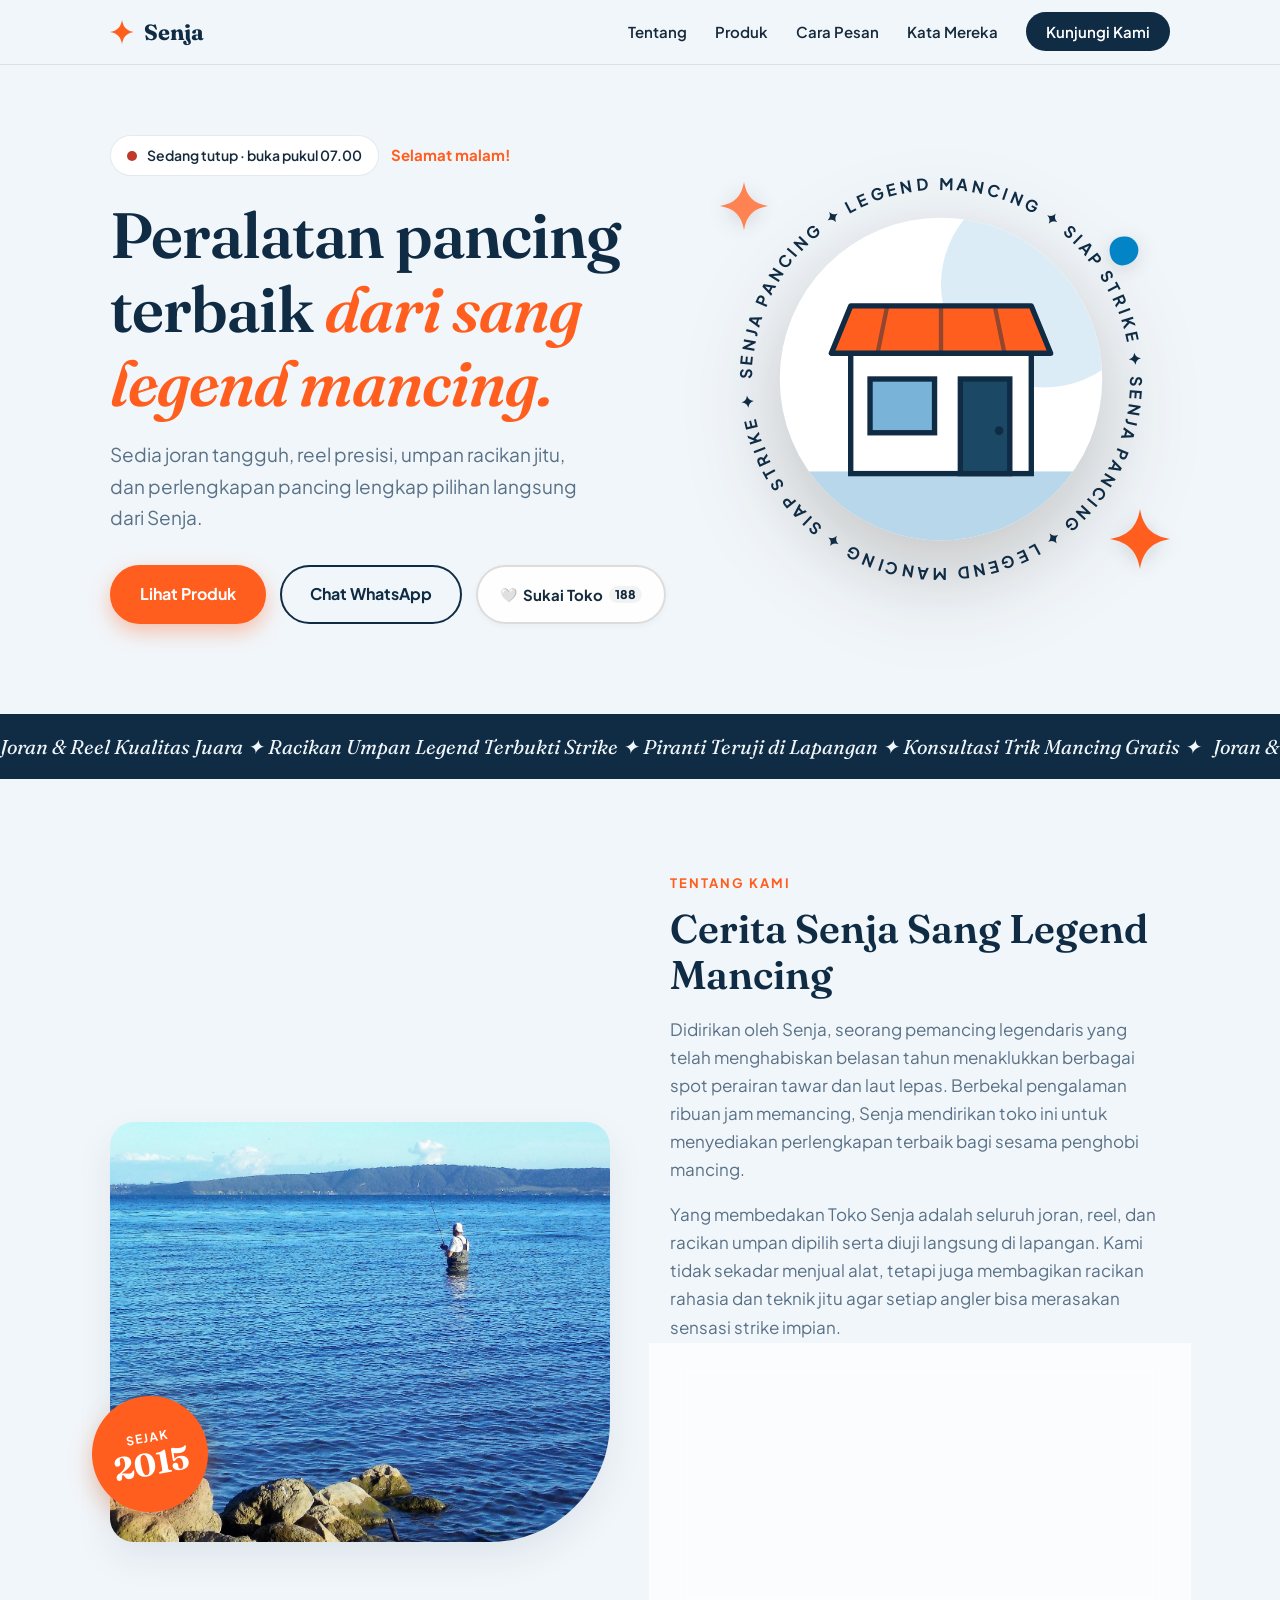
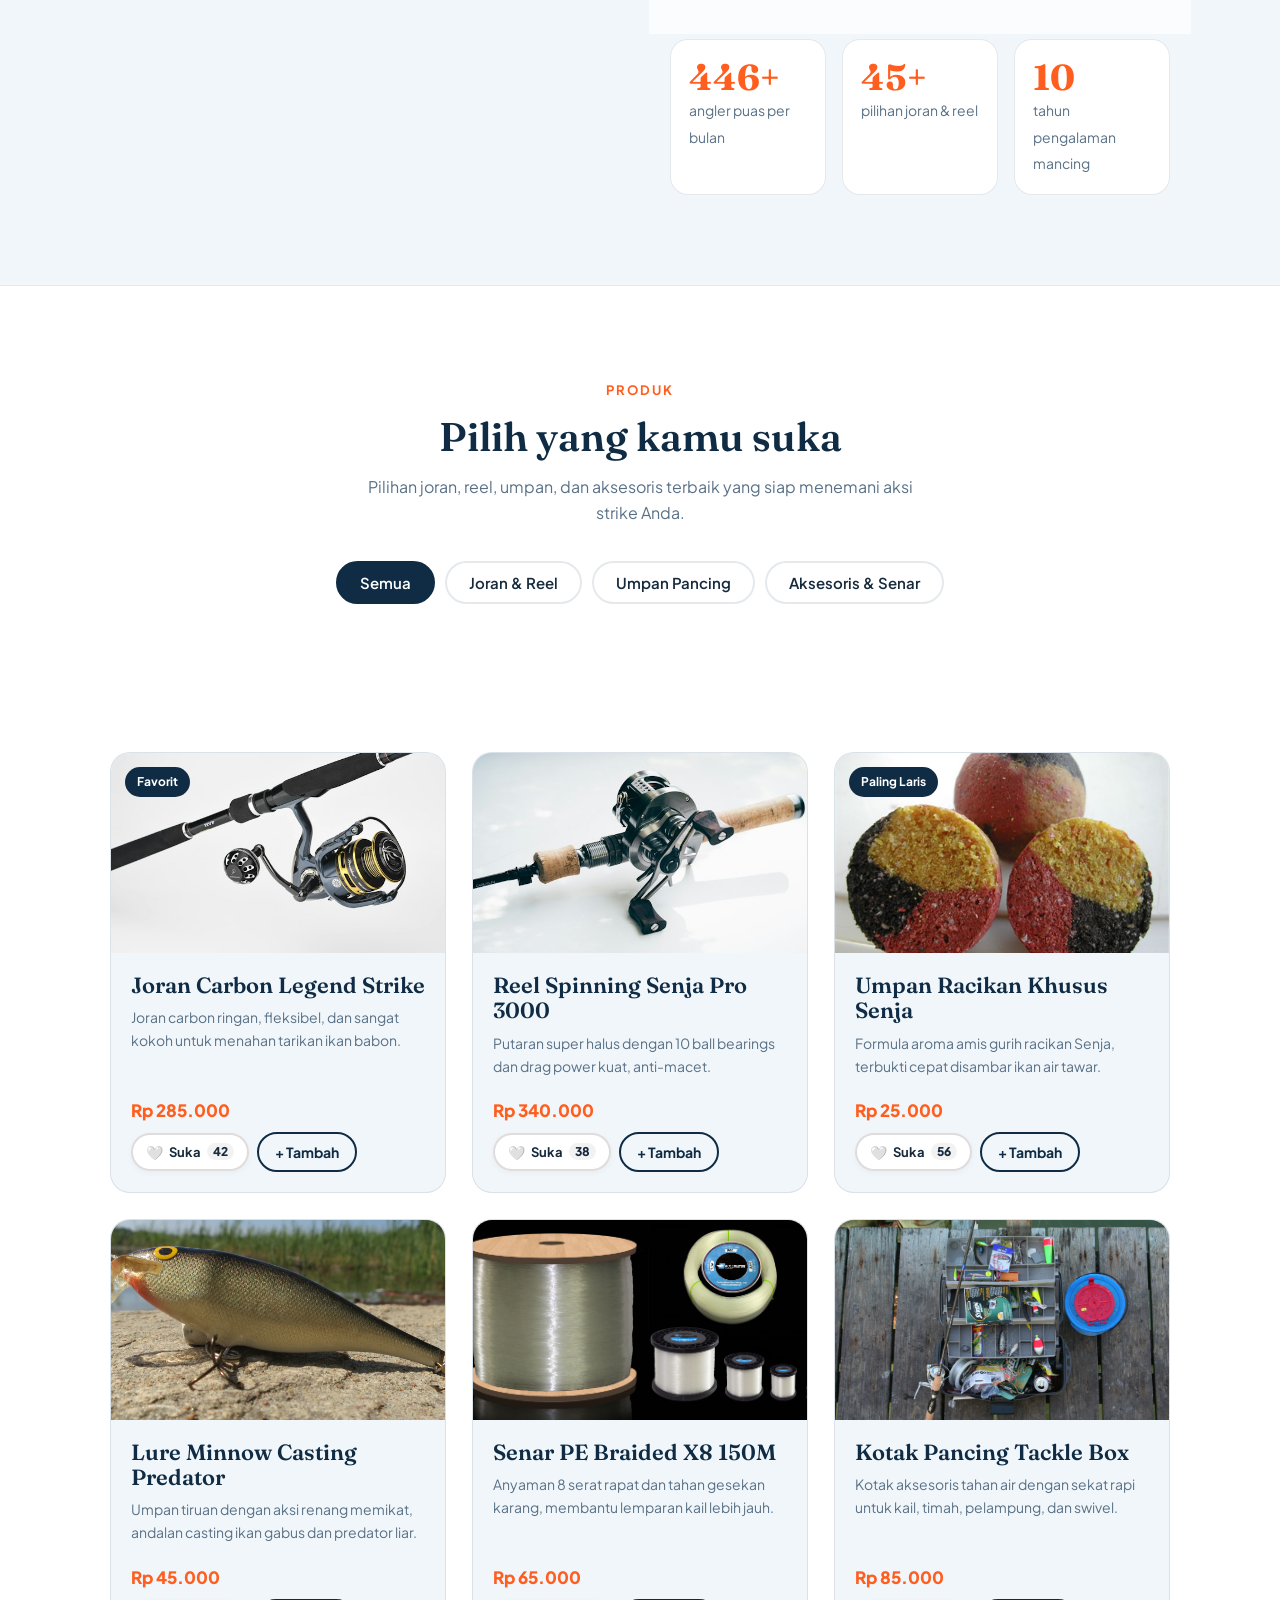
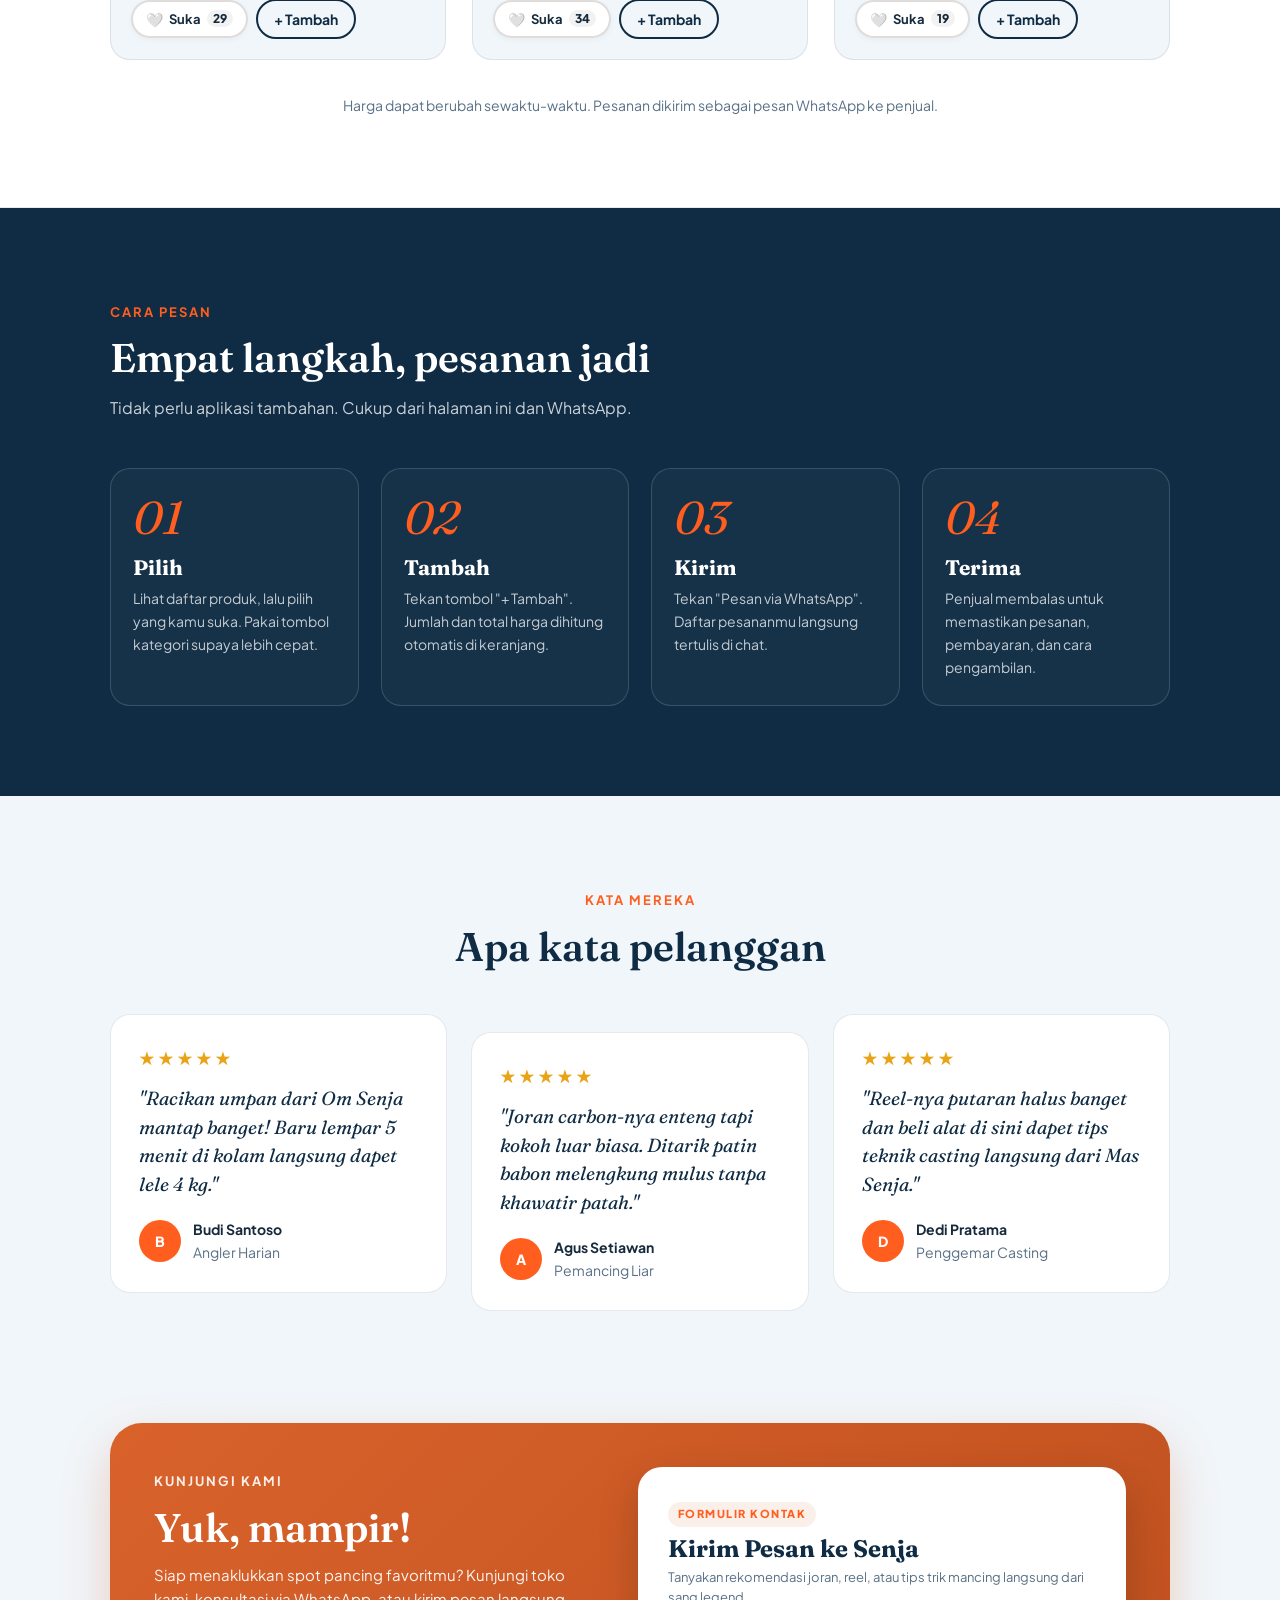
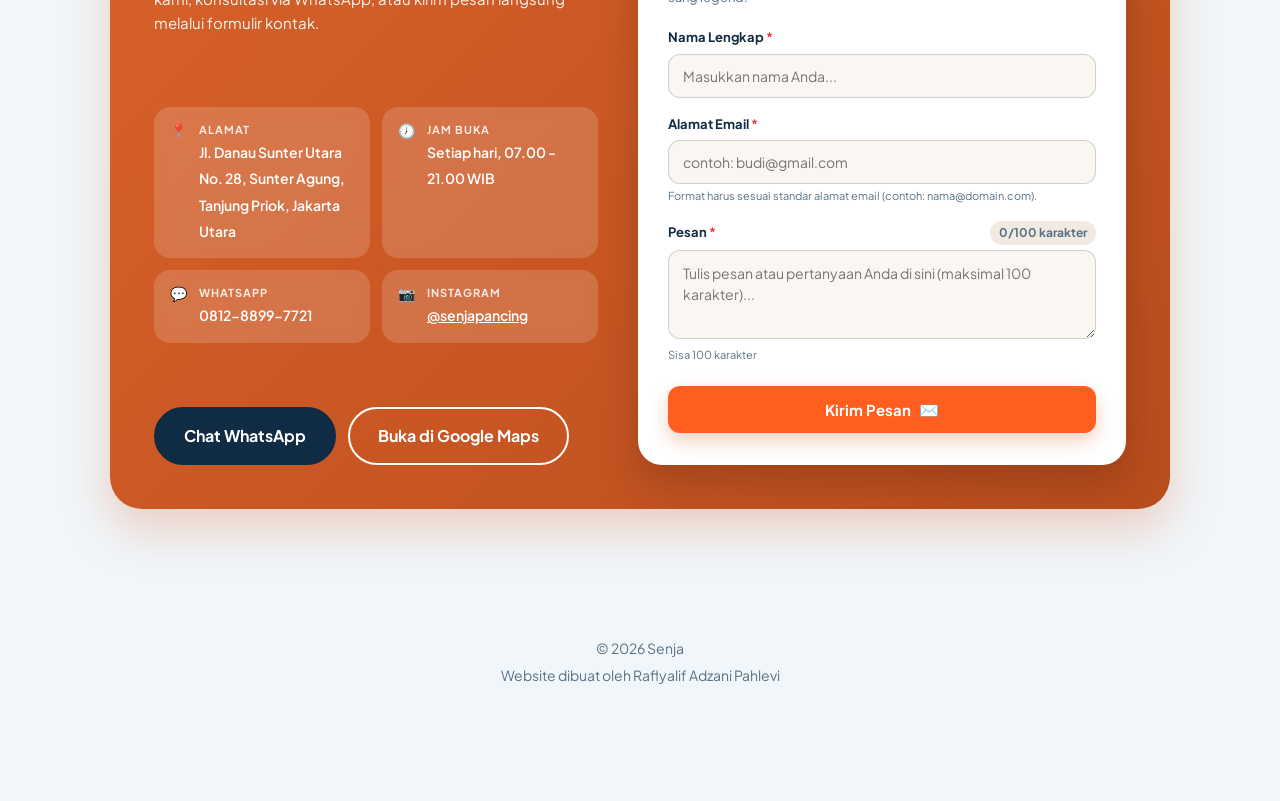
==== index.html @ ec49d974 "Inisialisasi Project Website UMKM Senja Toko Alat Pancing - GEMAS Digital 2026" ====
<!DOCTYPE html>
<html lang="id">

<head>
    <meta charset="UTF-8">
    <meta name="viewport" content="width=device-width, initial-scale=1">
    <!-- ✏️ ==========================================================
         TEMPLATE WEBSITE UMKM
         Bisa dipakai untuk usaha apa saja: makanan, minuman, kerajinan,
         pakaian, jasa, dan lain-lain.

         DAFTAR TODO  (cari tulisan "TODO" dengan Ctrl + F)

         Di file ini (index.html):
           TODO 1  Nama usaha
           TODO 2  Slogan dan kalimat pembuka
           TODO 3  Cerita tentang usaha + foto
           TODO 4  Daftar produk dan kategorinya
           TODO 5  Komentar pelanggan
           TODO 6  Alamat, jam buka, dan media sosial

         Di file style.css:
           TODO 7  Warna tema

         Di file script.js:
           TODO 8  Nomor WhatsApp dan jam buka

         TANTANGAN  (kerjakan kalau semua TODO sudah selesai,
                     cari tulisan "TANTANGAN" dengan Ctrl + F)

         Di file style.css:
           TANTANGAN CSS 1  Ubah bentuk sudut kartu        (mudah)
           TANTANGAN CSS 2  Ubah kecepatan teks berjalan   (mudah)
           TANTANGAN CSS 3  Ubah gerakan kartu saat disentuh (sedang)
           TANTANGAN CSS 4  Tulis aturan CSS sendiri        (sedang)

         Di file script.js:
           TANTANGAN JS 1   Ganti kalimat pembuka WhatsApp  (mudah)
           TANTANGAN JS 2   Salam sesuai waktu              (sedang)
           TANTANGAN JS 3   Catatan di keranjang pesanan    (sedang)

         Tips: simpan (Ctrl + S), lalu refresh browser setiap selesai 1 langkah.
         ========================================================== -->

    <!-- ✏️ TODO 1: Ganti "Nama Usaha Kamu" dengan nama usaha. Ada di 3 tempat: di sini, di navbar, dan di footer. -->
    <title>Senja - Toko Alat Pancing</title>
    <meta name="description"
        content="Toko pancing Senja menyediakan alat pancing lengkap: joran, reel, umpan, dan perlengkapan dari sang legend mancing.">

    <link rel="preconnect" href="https://fonts.googleapis.com">
    <link rel="preconnect" href="https://fonts.gstatic.com" crossorigin>
    <link
        href="https://fonts.googleapis.com/css2?family=Fraunces:ital,opsz,wght@0,9..144,500;0,9..144,600;0,9..144,700;1,9..144,500;1,9..144,600&family=Plus+Jakarta+Sans:wght@400;600;700;800&display=swap"
        rel="stylesheet">
    <link rel="icon" href="data:image/svg+xml,<svg xmlns=%22http://www.w3.org/2000/svg%22 viewBox=%220 0 100 100%22><text y=%22.9em%22 font-size=%2290%22>🎣</text></svg>">
    <link rel="stylesheet" href="style.css">
</head>

<body>

    <!-- ==================== NAVBAR ==================== -->
    <nav class="navbar">
        <div class="nav-isi">
            <a href="#" class="logo">
                <svg xmlns="http://www.w3.org/2000/svg" viewBox="0 0 40 40" width="24" height="24" aria-hidden="true">
                    <path d="M20 0 C22 12 28 18 40 20 C28 22 22 28 20 40 C18 28 12 22 0 20 C12 18 18 12 20 0Z"
                        fill="var(--warna-aksen)" />
                </svg>
                <!-- ✏️ TODO 1: Nama usaha -->
                Senja
            </a>
            <button class="tombol-nav" id="tombol-nav" aria-label="Buka menu navigasi" aria-expanded="false">
                <span></span><span></span><span></span>
            </button>
            <ul class="nav-links" id="nav-links">
                <li><a href="#tentang">Tentang</a></li>
                <li><a href="#produk">Produk</a></li>
                <li><a href="#cara-pesan">Cara Pesan</a></li>
                <li><a href="#testimoni">Kata Mereka</a></li>
                <li><a href="#kontak" class="nav-pesan">Kunjungi Kami</a></li>
            </ul>
        </div>
    </nav>

    <!-- ==================== HERO ==================== -->
    <header class="hero">
        <div class="container hero-isi">
            <div class="hero-teks">
                <!-- Tulisan ini diganti otomatis oleh script.js (sedang buka / tutup) -->
                <div class="hero-atas">
                    <p class="status" id="status-buka">Buka setiap hari</p>
                    <!-- Tulisan salam diatur di script.js (TANTANGAN JS 2) -->
                    <span class="salam" id="salam">Halo, selamat datang!</span>
                </div>

                <!-- ✏️ TODO 2: Ganti slogan. Kata di dalam <em> ... </em> akan berwarna dan miring. -->
                <h1>Peralatan pancing terbaik <em>dari sang legend mancing.</em></h1>
                <p>Sedia joran tangguh, reel presisi, umpan racikan jitu, dan perlengkapan pancing lengkap pilihan
                    langsung dari Senja.</p>

                <div class="hero-tombol">
                    <a href="#produk" class="tombol-utama">Lihat Produk</a>
                    <a href="#" class="tombol-garis link-wa" target="_blank" rel="noopener">Chat WhatsApp</a>
                    <!-- 🌟 Challenge Mudah: Tombol Suka Toko -->
                    <button type="button" class="tombol-suka tombol-suka-toko" id="tombol-suka-toko"
                        aria-label="Sukai Toko Senja" data-liked="false" data-count="188">
                        <span class="ikon-hati">🤍</span>
                        <span class="teks-suka">Sukai Toko</span>
                        <span class="jumlah-suka">188</span>
                    </button>
                </div>
            </div>

            <div class="hero-gambar" aria-hidden="true">
                <!-- ✏️ TODO 2: Tulisan melingkar boleh diganti. Tulis kalimatnya dua kali supaya lingkarannya penuh. -->
                <svg class="hero-svg" xmlns="http://www.w3.org/2000/svg" viewBox="0 0 400 400">
                    <defs>
                        <path id="lingkaran" d="M200,200 m-176,0 a176,176 0 1,1 352,0 a176,176 0 1,1 -352,0" />
                        <clipPath id="potong-bulat">
                            <circle cx="200" cy="200" r="150" />
                        </clipPath>
                    </defs>
                    <g class="cincin-teks">
                        <text>
                            <textPath href="#lingkaran" textLength="1090">SENJA PANCING ✦ LEGEND MANCING ✦ SIAP STRIKE ✦
                                SENJA PANCING ✦ LEGEND MANCING ✦ SIAP STRIKE ✦</textPath>
                        </text>
                    </g>
                    <circle cx="200" cy="200" r="150" fill="#ffffff" />
                    <g clip-path="url(#potong-bulat)">
                        <circle cx="296" cy="112" r="96" fill="#dcecf7" />
                        <rect x="40" y="286" width="320" height="80" fill="#b8d7eb" />
                        <rect x="116" y="176" width="168" height="112" fill="#ffffff" stroke="#0f2c44"
                            stroke-width="5" />
                        <path d="M98 176 h204 l-18 -44 h-168 z" fill="#ff5e1e" stroke="#0f2c44" stroke-width="5"
                            stroke-linejoin="round" />
                        <path d="M150 132 l-9 44 M200 132 v44 M250 132 l9 44" stroke="#0f2c44" stroke-width="4"
                            opacity="0.45" />
                        <rect x="134" y="200" width="60" height="50" fill="#79b4d8" stroke="#0f2c44" stroke-width="5" />
                        <rect x="218" y="200" width="46" height="88" fill="#1b4965" stroke="#0f2c44" stroke-width="5" />
                        <circle cx="254" cy="248" r="4" fill="#0f2c44" />
                    </g>
                </svg>

                <!-- 🎨 Challenge Mudah & 🚀 Challenge Menengah: 3 Elemen Dekorasi Blob dengan Kombinasi Warna Selaras -->
                <svg class="apung apung-1 blob blob-1 dekorasi-blob" xmlns="http://www.w3.org/2000/svg"
                    viewBox="0 0 40 40" aria-hidden="true">
                    <path d="M20 0 C22 12 28 18 40 20 C28 22 22 28 20 40 C18 28 12 22 0 20 C12 18 18 12 20 0Z"
                        fill="#ff8352" />
                </svg>
                <svg class="apung apung-2 blob blob-2 dekorasi-blob" xmlns="http://www.w3.org/2000/svg"
                    viewBox="0 0 40 40" aria-hidden="true">
                    <path d="M20 0 C22 12 28 18 40 20 C28 22 22 28 20 40 C18 28 12 22 0 20 C12 18 18 12 20 0Z"
                        fill="#ff5e1e" />
                </svg>
                <svg class="apung apung-3 blob blob-3 dekorasi-blob" xmlns="http://www.w3.org/2000/svg"
                    viewBox="0 0 40 40" aria-hidden="true">
                    <path d="M20 4 C28 3 36 10 36 19 C36 29 27 36 18 36 C9 36 4 28 4 19 C4 10 11 4 20 4 Z"
                        fill="#0284c7" />
                </svg>
            </div>
        </div>
    </header>

    <!-- ==================== TEKS BERJALAN ==================== -->
    <div class="teks-berjalan">
        <div class="teks-berjalan-isi" id="teks-berjalan-isi">
            <!-- ✏️ TODO 2: Ganti dengan 4-5 kelebihan usaha. Pisahkan dengan tanda ✦ -->
            <span>Joran & Reel Kualitas Juara ✦ Racikan Umpan Legend Terbukti Strike ✦ Piranti Teruji di Lapangan ✦
                Konsultasi Trik Mancing Gratis ✦</span>
        </div>
    </div>

    <!-- ==================== TENTANG ==================== -->
    <section id="tentang" class="section">
        <div class="container tentang-isi">
            <div class="tentang-foto animasi">
                <!-- ✏️ TODO 3: Simpan foto usaha di folder "gambar", lalu ganti nama file di src.
                     Ganti juga tahun berdiri di bawahnya. -->
                <img src="gambar/foto-usaha.jpg" alt="Foto Senja sang legend mancing">
                <div class="stiker">Sejak <strong>2015</strong></div>
            </div>

            <div class="tentang-teks animasi">
                <span class="label">Tentang Kami</span>
                <!-- ✏️ TODO 3: Tulis cerita usaha dari hasil wawancara dengan pemilik UMKM. -->
                <h2 class="judul-section">Cerita Senja Sang Legend Mancing</h2>
                <p>Didirikan oleh Senja, seorang pemancing legendaris yang telah menghabiskan belasan tahun menaklukkan
                    berbagai spot perairan tawar dan laut lepas. Berbekal pengalaman ribuan jam memancing, Senja
                    mendirikan toko ini untuk menyediakan perlengkapan terbaik bagi sesama penghobi mancing.</p>
                <p>Yang membedakan Toko Senja adalah seluruh joran, reel, dan racikan umpan dipilih serta diuji langsung
                    di lapangan. Kami tidak sekadar menjual alat, tetapi juga membagikan racikan rahasia dan teknik jitu
                    agar setiap angler bisa merasakan sensasi strike impian.</p>

                <!-- 🌟 Challenge Menantang (Modul Tahap 3): Simbol Checklist Menggunakan Karakter Unicode Melalui CSS -->
                <div class="keunggulan-box">
                    <ul class="checklist">
                        <li>Joran & reel pilihan telah lolos uji ketangguhan di medan nyata</li>
                        <li>Racikan umpan rahasia terbukti cepat disambar ikan babon</li>
                        <li>Layanan konsultasi pemilihan piranti & teknik mancing gratis</li>
                        <li>Jaminan produk original & bergaransi langsung dari sang legend</li>
                    </ul>
                </div>

                <!-- ✏️ TODO 3: Ganti 3 angka dan keterangannya. Angkanya akan berhitung naik sendiri. -->
                <div class="angka-grid">
                    <div class="angka-kotak">
                        <strong><span class="angka">500</span>+</strong>
                        <span>angler puas per bulan</span>
                    </div>
                    <div class="angka-kotak">
                        <strong><span class="angka">50</span>+</strong>
                        <span>pilihan joran & reel</span>
                    </div>
                    <div class="angka-kotak">
                        <strong><span class="angka">11</span></strong>
                        <span>tahun pengalaman mancing</span>
                    </div>
                </div>
            </div>
        </div>
    </section>

    <!-- ==================== PRODUK ==================== -->
    <section id="produk" class="section">
        <div class="container">
            <div class="tengah animasi">
                <span class="label">Produk</span>
                <h2 class="judul-section">Pilih yang kamu suka</h2>
                <p class="sub-judul">Pilihan joran, reel, umpan, dan aksesoris terbaik yang siap menemani aksi strike
                    Anda.</p>
            </div>

            <!-- ✏️ TODO 4a: Ganti tulisan 3 tombol kategori sesuai jenis produk.
                 Contoh: Makanan / Minuman / Paket, atau Tas / Dompet / Gantungan Kunci.
                 Tulisan data-filter TIDAK perlu diubah. -->
            <div class="filter">
                <button class="chip aktif" data-filter="semua">Semua</button>
                <button class="chip" data-filter="kategori1">Joran & Reel</button>
                <button class="chip" data-filter="kategori2">Umpan Pancing</button>
                <button class="chip" data-filter="kategori3">Aksesoris & Senar</button>
            </div>

            <!-- 🎨 Challenge Mudah: Pengatur Tema Tombol Suka -->
            <div class="tema-suka-bar">
                <div class="tema-suka-info">
                    <span class="tema-label">✨ Tema Tombol Suka:</span>
                    <span class="tema-sublabel">Ubah gaya tampilan tombol suka</span>
                </div>
                <div class="tema-suka-pilihan">
                    <button type="button" class="chip-tema aktif" data-tema="sunset"
                        title="Tema Sunset Senja (Oranye Bata & Emas)">
                        <span class="titik-tema titik-sunset"></span> Sunset Senja
                    </button>
                    <button type="button" class="chip-tema" data-tema="crimson"
                        title="Tema Crimson Love (Merah Romantis)">
                        <span class="titik-tema titik-crimson"></span> Crimson Love
                    </button>
                    <button type="button" class="chip-tema" data-tema="ocean" title="Tema Ocean Wave (Biru Samudra)">
                        <span class="titik-tema titik-ocean"></span> Ocean Wave
                    </button>
                </div>
            </div>

            <div class="daftar-produk animasi">

                <!-- ✏️ TODO 4b: Satu blok "kartu-produk" = satu produk. Ganti 5 hal di tiap kartu:
                     1) data-kategori : kategori1 / kategori2 / kategori3 (sesuai tombol di atas)
                     2) data-harga    : angka saja, tanpa titik (contoh: 18000)
                     3) src           : nama file foto di folder gambar
                     4) nama produk (h3) dan alt foto
                     5) deskripsi singkat (p)
                     Mau tambah produk? Salin satu blok kartu-produk, lalu tempel di bawahnya.
                     Tulisan kecil di pojok foto (class "pita") boleh diganti atau dihapus. -->
                <div class="kartu-produk" data-kategori="kategori1" data-harga="285000">
                    <div class="kartu-foto">
                        <img src="gambar/produk-1.jpg" alt="Joran Carbon Legend Strike">
                        <span class="pita">Favorit</span>
                    </div>
                    <div class="kartu-teks">
                        <h3>Joran Carbon Legend Strike</h3>
                        <p>Joran carbon ringan, fleksibel, dan sangat kokoh untuk menahan tarikan ikan babon.</p>
                        <div class="kartu-bawah">
                            <span class="harga"></span>
                            <div class="kartu-aksi">
                                <button type="button" class="tombol-suka" aria-label="Suka Joran Carbon Legend Strike"
                                    data-liked="false" data-count="42">
                                    <span class="ikon-hati">🤍</span>
                                    <span class="teks-suka">Suka</span>
                                    <span class="jumlah-suka">42</span>
                                </button>
                                <button class="tombol-tambah">+ Tambah</button>
                            </div>
                        </div>
                    </div>
                </div>

                <div class="kartu-produk" data-kategori="kategori1" data-harga="340000">
                    <div class="kartu-foto">
                        <img src="gambar/produk-2.jpg" alt="Reel Spinning Senja Pro 3000">
                    </div>
                    <div class="kartu-teks">
                        <h3>Reel Spinning Senja Pro 3000</h3>
                        <p>Putaran super halus dengan 10 ball bearings dan drag power kuat, anti-macet.</p>
                        <div class="kartu-bawah">
                            <span class="harga"></span>
                            <div class="kartu-aksi">
                                <button type="button" class="tombol-suka" aria-label="Suka Reel Spinning Senja Pro 3000"
                                    data-liked="false" data-count="38">
                                    <span class="ikon-hati">🤍</span>
                                    <span class="teks-suka">Suka</span>
                                    <span class="jumlah-suka">38</span>
                                </button>
                                <button class="tombol-tambah">+ Tambah</button>
                            </div>
                        </div>
                    </div>
                </div>

                <div class="kartu-produk" data-kategori="kategori2" data-harga="25000">
                    <div class="kartu-foto">
                        <img src="gambar/produk-3.jpg" alt="Umpan Racikan Khusus Senja">
                        <span class="pita">Paling Laris</span>
                    </div>
                    <div class="kartu-teks">
                        <h3>Umpan Racikan Khusus Senja</h3>
                        <p>Formula aroma amis gurih racikan Senja, terbukti cepat disambar ikan air tawar.</p>
                        <div class="kartu-bawah">
                            <span class="harga"></span>
                            <div class="kartu-aksi">
                                <button type="button" class="tombol-suka" aria-label="Suka Umpan Racikan Khusus Senja"
                                    data-liked="false" data-count="56">
                                    <span class="ikon-hati">🤍</span>
                                    <span class="teks-suka">Suka</span>
                                    <span class="jumlah-suka">56</span>
                                </button>
                                <button class="tombol-tambah">+ Tambah</button>
                            </div>
                        </div>
                    </div>
                </div>

                <div class="kartu-produk" data-kategori="kategori2" data-harga="45000">
                    <div class="kartu-foto">
                        <img src="gambar/produk-4.jpg" alt="Lure Minnow Casting Predator">
                    </div>
                    <div class="kartu-teks">
                        <h3>Lure Minnow Casting Predator</h3>
                        <p>Umpan tiruan dengan aksi renang memikat, andalan casting ikan gabus dan predator liar.</p>
                        <div class="kartu-bawah">
                            <span class="harga"></span>
                            <div class="kartu-aksi">
                                <button type="button" class="tombol-suka" aria-label="Suka Lure Minnow Casting Predator"
                                    data-liked="false" data-count="29">
                                    <span class="ikon-hati">🤍</span>
                                    <span class="teks-suka">Suka</span>
                                    <span class="jumlah-suka">29</span>
                                </button>
                                <button class="tombol-tambah">+ Tambah</button>
                            </div>
                        </div>
                    </div>
                </div>

                <div class="kartu-produk" data-kategori="kategori3" data-harga="65000">
                    <div class="kartu-foto">
                        <img src="gambar/produk-5.jpg" alt="Senar PE Braided X8 150M">
                    </div>
                    <div class="kartu-teks">
                        <h3>Senar PE Braided X8 150M</h3>
                        <p>Anyaman 8 serat rapat dan tahan gesekan karang, membantu lemparan kail lebih jauh.</p>
                        <div class="kartu-bawah">
                            <span class="harga"></span>
                            <div class="kartu-aksi">
                                <button type="button" class="tombol-suka" aria-label="Suka Senar PE Braided X8 150M"
                                    data-liked="false" data-count="34">
                                    <span class="ikon-hati">🤍</span>
                                    <span class="teks-suka">Suka</span>
                                    <span class="jumlah-suka">34</span>
                                </button>
                                <button class="tombol-tambah">+ Tambah</button>
                            </div>
                        </div>
                    </div>
                </div>

                <div class="kartu-produk" data-kategori="kategori3" data-harga="85000">
                    <div class="kartu-foto">
                        <img src="gambar/produk-6.jpg" alt="Kotak Pancing Tackle Box">
                    </div>
                    <div class="kartu-teks">
                        <h3>Kotak Pancing Tackle Box</h3>
                        <p>Kotak aksesoris tahan air dengan sekat rapi untuk kail, timah, pelampung, dan swivel.</p>
                        <div class="kartu-bawah">
                            <span class="harga"></span>
                            <div class="kartu-aksi">
                                <button type="button" class="tombol-suka" aria-label="Suka Kotak Pancing Tackle Box"
                                    data-liked="false" data-count="19">
                                    <span class="ikon-hati">🤍</span>
                                    <span class="teks-suka">Suka</span>
                                    <span class="jumlah-suka">19</span>
                                </button>
                                <button class="tombol-tambah">+ Tambah</button>
                            </div>
                        </div>
                    </div>
                </div>

            </div>

            <p class="catatan-produk">Harga dapat berubah sewaktu-waktu. Pesanan dikirim sebagai pesan WhatsApp ke
                penjual.</p>
        </div>
    </section>

    <!-- ==================== CARA PESAN ==================== -->
    <!-- Bagian ini sudah jadi. Boleh diubah kalau cara pesan di usaha mitra berbeda. -->
    <section id="cara-pesan" class="section">
        <div class="container">
            <div class="animasi">
                <span class="label">Cara Pesan</span>
                <h2 class="judul-section">Empat langkah, pesanan jadi</h2>
                <p class="sub-judul">Tidak perlu aplikasi tambahan. Cukup dari halaman ini dan WhatsApp.</p>
            </div>

            <div class="langkah-grid animasi">
                <div class="langkah">
                    <div class="langkah-nomor">01</div>
                    <h3>Pilih</h3>
                    <p>Lihat daftar produk, lalu pilih yang kamu suka. Pakai tombol kategori supaya lebih cepat.</p>
                </div>
                <div class="langkah">
                    <div class="langkah-nomor">02</div>
                    <h3>Tambah</h3>
                    <p>Tekan tombol "+ Tambah". Jumlah dan total harga dihitung otomatis di keranjang.</p>
                </div>
                <div class="langkah">
                    <div class="langkah-nomor">03</div>
                    <h3>Kirim</h3>
                    <p>Tekan "Pesan via WhatsApp". Daftar pesananmu langsung tertulis di chat.</p>
                </div>
                <div class="langkah">
                    <div class="langkah-nomor">04</div>
                    <h3>Terima</h3>
                    <p>Penjual membalas untuk memastikan pesanan, pembayaran, dan cara pengambilan.</p>
                </div>
            </div>
        </div>
    </section>

    <!-- ==================== TESTIMONI ==================== -->
    <section id="testimoni" class="section">
        <div class="container">
            <div class="tengah animasi">
                <span class="label">Kata Mereka</span>
                <h2 class="judul-section">Apa kata pelanggan</h2>
            </div>

            <!-- ✏️ TODO 5: Ganti dengan komentar pelanggan sungguhan (minta izin dulu ya).
                 Ganti juga huruf di dalam class "inisial" dengan huruf pertama namanya. -->
            <div class="testimoni-grid animasi">

                <figure class="kartu-testimoni">
                    <div class="bintang" aria-label="5 dari 5 bintang">★★★★★</div>
                    <p>"Racikan umpan dari Om Senja mantap banget! Baru lempar 5 menit di kolam langsung dapet lele 4
                        kg."</p>
                    <footer>
                        <span class="inisial">B</span>
                        <span><strong>Budi Santoso</strong>Angler Harian</span>
                    </footer>
                </figure>

                <figure class="kartu-testimoni">
                    <div class="bintang" aria-label="5 dari 5 bintang">★★★★★</div>
                    <p>"Joran carbon-nya enteng tapi kokoh luar biasa. Ditarik patin babon melengkung mulus tanpa
                        khawatir patah."</p>
                    <footer>
                        <span class="inisial">A</span>
                        <span><strong>Agus Setiawan</strong>Pemancing Liar</span>
                    </footer>
                </figure>

                <figure class="kartu-testimoni">
                    <div class="bintang" aria-label="5 dari 5 bintang">★★★★★</div>
                    <p>"Reel-nya putaran halus banget dan beli alat di sini dapet tips teknik casting langsung dari Mas
                        Senja."</p>
                    <footer>
                        <span class="inisial">D</span>
                        <span><strong>Dedi Pratama</strong>Penggemar Casting</span>
                    </footer>
                </figure>

            </div>
        </div>
    </section>

    <!-- ==================== KONTAK ==================== -->
    <section id="kontak" class="section">
        <div class="container">
            <div class="kontak-kotak animasi">
                <div class="kontak-kiri">
                    <div>
                        <span class="label">Kunjungi Kami</span>
                        <h2>Yuk, mampir!</h2>
                        <p>Siap menaklukkan spot pancing favoritmu? Kunjungi toko kami, konsultasi via WhatsApp, atau
                            kirim pesan langsung melalui formulir kontak.</p>
                    </div>

                    <!-- ✏️ TODO 6: Ganti alamat, jam buka, nomor WhatsApp, dan link Instagram. -->
                    <div class="kontak-info-list">
                        <div class="info">
                            <span class="info-ikon" aria-hidden="true">📍</span>
                            <div>
                                <strong>Alamat</strong>
                                <span>Jl. Danau Sunter Utara No. 28, Sunter Agung, Tanjung Priok, Jakarta Utara</span>
                            </div>
                        </div>
                        <div class="info">
                            <span class="info-ikon" aria-hidden="true">🕖</span>
                            <div>
                                <strong>Jam Buka</strong>
                                <span>Setiap hari, 07.00 - 21.00 WIB</span>
                            </div>
                        </div>
                        <div class="info">
                            <span class="info-ikon" aria-hidden="true">💬</span>
                            <div>
                                <strong>WhatsApp</strong>
                                <span>0812-8899-7721</span>
                            </div>
                        </div>
                        <div class="info">
                            <span class="info-ikon" aria-hidden="true">📷</span>
                            <div>
                                <strong>Instagram</strong>
                                <a href="https://instagram.com/senjapancing" target="_blank" rel="noopener">@senjapancing</a>
                            </div>
                        </div>
                    </div>

                    <div class="kontak-tombol">
                        <a href="#" class="tombol-utama link-wa" target="_blank" rel="noopener">Chat WhatsApp</a>
                        <!-- ✏️ TODO 6: Buka Google Maps, cari lokasi usaha, tekan "Bagikan", salin link-nya ke href di bawah. -->
                        <a href="https://maps.google.com/?q=Toko+Pancing+Senja" class="tombol-garis" target="_blank" rel="noopener">Buka di
                            Google Maps</a>
                    </div>
                </div>

                <!-- 🚀 Challenge Menengah & Challenge Menantang: Formulir Kontak Interaktif -->
                <div class="kontak-kanan">
                    <div class="formulir-kontak-card">
                        <div class="form-header">
                            <span class="form-badge">Formulir Kontak</span>
                            <h3 class="form-judul">Kirim Pesan ke Senja</h3>
                            <p class="form-subjudul">Tanyakan rekomendasi joran, reel, atau tips trik mancing langsung
                                dari sang legend.</p>
                        </div>

                        <!-- Notifikasi Status Pengiriman Form -->
                        <div id="notifikasi-form" class="form-notifikasi" hidden>
                            <div class="notifikasi-isi">
                                <span class="notifikasi-ikon" id="notifikasi-ikon">✅</span>
                                <div class="notifikasi-teks">
                                    <strong id="notifikasi-judul">Pesan Berhasil Terkirim!</strong>
                                    <p id="notifikasi-pesan">Terima kasih atas pesan Anda. Kami akan segera menghubungi
                                        Anda kembali.</p>
                                </div>
                            </div>
                        </div>

                        <form id="form-kontak" class="form-kontak" novalidate>
                            <!-- Input Nama -->
                            <div class="form-group">
                                <label for="kontak-nama" class="form-label">
                                    Nama Lengkap <span class="wajib">*</span>
                                </label>
                                <input type="text" id="kontak-nama" name="nama" class="form-input"
                                    placeholder="Masukkan nama Anda..." required autocomplete="name">
                                <div class="pesan-error" id="error-nama" role="alert"></div>
                            </div>

                            <!-- Input Email (Challenge Menantang) -->
                            <div class="form-group">
                                <label for="kontak-email" class="form-label">
                                    Alamat Email <span class="wajib">*</span>
                                </label>
                                <div class="input-wrapper">
                                    <input type="email" id="kontak-email" name="email" class="form-input"
                                        placeholder="contoh: budi@gmail.com" required autocomplete="email">
                                    <span class="status-ikon" id="status-ikon-email" aria-hidden="true"></span>
                                </div>
                                <div class="pesan-error" id="error-email" role="alert"></div>
                                <div class="petunjuk-input" id="petunjuk-email">Format harus sesuai standar alamat email
                                    (contoh: nama@domain.com).</div>
                            </div>

                            <!-- Input Pesan (Challenge Menengah: Maks 100 Karakter) -->
                            <div class="form-group">
                                <div class="label-dan-counter">
                                    <label for="kontak-pesan" class="form-label">
                                        Pesan <span class="wajib">*</span>
                                    </label>
                                    <span class="counter-karakter" id="counter-karakter" aria-live="polite">
                                        <span id="jumlah-karakter">0</span>/100 karakter
                                    </span>
                                </div>
                                <textarea id="kontak-pesan" name="pesan" class="form-textarea" rows="3" maxlength="100"
                                    placeholder="Tulis pesan atau pertanyaan Anda di sini (maksimal 100 karakter)..."
                                    required></textarea>
                                <div class="bar-sisa-karakter">
                                    <span id="sisa-karakter">Sisa 100 karakter</span>
                                    <span id="peringatan-pesan" class="peringatan-pesan" role="alert"></span>
                                </div>
                                <div class="pesan-error" id="error-pesan" role="alert"></div>
                            </div>

                            <!-- Tombol Kirim Form -->
                            <button type="submit" id="tombol-kirim-form" class="tombol-kirim">
                                <span class="kirim-teks">Kirim Pesan</span>
                                <span class="kirim-ikon">✉️</span>
                            </button>
                        </form>
                    </div>
                </div>
            </div>
        </div>
    </section>

    <!-- ==================== FOOTER ==================== -->
    <footer class="footer">
        <div class="container">
            <!-- ✏️ TODO 1: Nama usaha. Tulis juga nama kelompokmu sebagai pembuat website. -->
            <p>&copy; <span id="tahun">2026</span> Senja</p>
            <p>Website dibuat oleh Raflyalif Adzani Pahlevi</p>
        </div>
    </footer>

    <!-- ==================== KERANJANG PESANAN ==================== -->
    <!-- Muncul otomatis setelah tombol "+ Tambah" ditekan. Tidak perlu diubah. -->
    <div class="pesanan" id="pesanan" hidden>
        <!-- Isi catatan ini diatur di script.js (TANTANGAN JS 3) -->
        <p class="pesanan-catatan" id="pesanan-catatan"></p>
        <div class="pesanan-panel" id="pesanan-panel" hidden>
            <h3>Pesanan Kamu</h3>
            <ul id="pesanan-daftar"></ul>
        </div>
        <div class="pesanan-bar">
            <button class="pesanan-ringkas" id="pesanan-ringkas" aria-expanded="false">
                <span id="pesanan-jumlah">0 item</span>
                <strong id="pesanan-total">Rp 0</strong>
            </button>
            <a href="#" class="tombol-utama" id="pesanan-kirim" target="_blank" rel="noopener">Pesan via WhatsApp</a>
        </div>
    </div>

    <button class="tombol-atas" id="tombol-atas" aria-label="Kembali ke atas">↑</button>

    <script src="script.js"></script>
</body>

</html>
---- style.css ----
/* ==========================================================
   WEBSITE UMKM - style.css
   Urutan isi file ini sama dengan urutan bagian di index.html
   ========================================================== */

/* ✏️ TODO 7: Ganti warna tema di sini.
   Cukup ubah kode warnanya, seluruh halaman ikut berubah.
   Cari kode warna di: https://htmlcolorcodes.com */
:root {
    --warna-utama: #0f2c44;        /* deep ocean navy: judul, footer, card gelap */
    --warna-aksen: #ff5e1e;        /* sunset orange: tombol aksi, harga, highlight */
    --warna-aksen-tua: #e0480c;    /* aksen saat tombol disentuh/hover */
    --warna-latar: #f1f6fa;        /* coastal ice blue: latar halaman sejuk & bersih */
    --warna-kartu: #ffffff;        /* putih bersih: latar kartu produk */
    --warna-teks: #162a3d;         /* deep slate navy: teks konten tajam */
    --warna-teks-lembut: #597187;  /* slate lembut: teks deskripsi pendukung */
    --warna-hijau: #059669;        /* emerald green: status buka */
    --garis: rgba(15, 44, 68, 0.10);
    --bayangan: 0 16px 36px rgba(15, 44, 68, 0.08);
    --font-judul: 'Fraunces', Georgia, serif;
    --font-teks: 'Plus Jakarta Sans', 'Segoe UI', sans-serif;
    --transisi: all 0.3s ease;

    /* 🚀 TANTANGAN CSS 1 (mudah): Bentuk sudut kartu */
    --sudut: 20px;
}

/* ---------- Dasar ---------- */
* {
    box-sizing: border-box;
}
html {
    scroll-behavior: smooth;
    scroll-padding-top: 80px;
}
body {
    font-family: var(--font-teks);
    margin: 0;
    color: var(--warna-teks);
    background-color: var(--warna-latar);
    line-height: 1.65;
}
img {
    max-width: 100%;
    display: block;
}
h1, h2, h3 {
    font-family: var(--font-judul);
    color: var(--warna-utama);
    line-height: 1.15;
    margin: 0;
}
[hidden] {
    display: none !important;
}
.container {
    max-width: 1100px;
    margin: 0 auto;
    padding: 0 20px;
}
.section {
    padding: 90px 0;
}
.label {
    display: inline-block;
    font-size: 13px;
    font-weight: 700;
    letter-spacing: 2px;
    text-transform: uppercase;
    color: var(--warna-aksen);
    margin-bottom: 12px;
}
.judul-section {
    font-size: 40px;
    font-weight: 600;
    margin-bottom: 14px;
}
.sub-judul {
    color: var(--warna-teks-lembut);
    max-width: 560px;
    margin: 0;
}
.tengah {
    text-align: center;
}
.tengah .sub-judul {
    margin: 0 auto;
}

/* ---------- Tombol ---------- */
.tombol-utama, .tombol-garis {
    display: inline-flex;
    align-items: center;
    gap: 8px;
    padding: 14px 28px;
    border-radius: 999px;
    font-family: var(--font-teks);
    font-size: 16px;
    font-weight: 700;
    text-decoration: none;
    cursor: pointer;
    transition: var(--transisi);
}
.tombol-utama {
    background-color: var(--warna-aksen);
    color: #fff;
    border: 2px solid var(--warna-aksen);
    box-shadow: 0 8px 20px rgba(255, 94, 30, 0.35);
}
.tombol-utama:hover {
    background-color: var(--warna-aksen-tua);
    border-color: var(--warna-aksen-tua);
    transform: translateY(-3px);
}
.tombol-garis {
    background-color: transparent;
    color: var(--warna-utama);
    border: 2px solid var(--warna-utama);
}
.tombol-garis:hover {
    background-color: var(--warna-utama);
    color: #fff;
    transform: translateY(-3px);
}

/* ---------- Navbar ---------- */
.navbar {
    position: sticky;
    top: 0;
    z-index: 100;
    background-color: rgba(241, 246, 250, 0.92);
    backdrop-filter: blur(10px);
    border-bottom: 1px solid var(--garis);
}
.nav-isi {
    max-width: 1100px;
    margin: 0 auto;
    padding: 14px 20px;
    display: flex;
    justify-content: space-between;
    align-items: center;
}
.logo {
    display: flex;
    align-items: center;
    gap: 10px;
    font-family: var(--font-judul);
    font-size: 22px;
    font-weight: 700;
    color: var(--warna-utama);
    text-decoration: none;
}
/* 🌟 Challenge Menengah: Animasi Logo Navbar Berdenyut */
.logo svg {
    display: inline-block;
    transform-origin: center;
    animation: denyut 2s ease-in-out infinite;
    transition: transform 0.4s ease;
}
.logo:hover svg {
    animation-play-state: paused;
    transform: scale(1.25) rotate(180deg);
}
.nav-links {
    list-style: none;
    display: flex;
    align-items: center;
    gap: 28px;
    margin: 0;
    padding: 0;
}
.nav-links a {
    text-decoration: none;
    color: var(--warna-teks);
    font-weight: 600;
    font-size: 15px;
    transition: var(--transisi);
}
.nav-links a:hover {
    color: var(--warna-aksen);
}
.nav-links .nav-pesan {
    background-color: var(--warna-utama);
    color: #fff;
    padding: 10px 20px;
    border-radius: 999px;
}
.nav-links .nav-pesan:hover {
    background-color: var(--warna-aksen);
    color: #fff;
}
/* 🌟 Challenge Menantang: Tombol Navigasi Hamburger */
.tombol-nav {
    display: none;
    background: none;
    border: 0;
    padding: 8px;
    cursor: pointer;
    border-radius: 8px;
    transition: var(--transisi);
}
.tombol-nav:focus-visible {
    outline: 2px solid var(--warna-aksen);
    outline-offset: 2px;
}
.tombol-nav span {
    display: block;
    width: 24px;
    height: 3px;
    margin: 5px 0;
    border-radius: 2px;
    background-color: var(--warna-utama);
    transition: transform 0.3s ease, opacity 0.3s ease;
}
/* Animasi ikon 3 garis berubah menjadi ikon silang (X) */
.tombol-nav.aktif span:nth-child(1),
.tombol-nav[aria-expanded="true"] span:nth-child(1) {
    transform: translateY(8px) rotate(45deg);
}
.tombol-nav.aktif span:nth-child(2),
.tombol-nav[aria-expanded="true"] span:nth-child(2) {
    opacity: 0;
}
.tombol-nav.aktif span:nth-child(3),
.tombol-nav[aria-expanded="true"] span:nth-child(3) {
    transform: translateY(-8px) rotate(-45deg);
}

/* ---------- Hero ---------- */
.hero {
    position: relative;
    overflow: hidden;
    padding: 70px 0 90px;
}
.hero-isi {
    display: flex;
    align-items: center;
    gap: 40px;
}
.hero-teks {
    flex: 1.1;
    animation: naik 0.9s ease both;
}
.hero-atas {
    display: flex;
    flex-wrap: wrap;
    align-items: center;
    gap: 12px;
    margin-bottom: 22px;
}
.salam {
    font-size: 15px;
    font-weight: 700;
    color: var(--warna-aksen);
}
.status {
    display: inline-flex;
    align-items: center;
    gap: 10px;
    margin: 0;
    padding: 8px 16px;
    border-radius: 999px;
    background-color: var(--warna-kartu);
    border: 1px solid var(--garis);
    font-size: 14px;
    font-weight: 600;
}
.status::before {
    content: '';
    width: 10px;
    height: 10px;
    border-radius: 50%;
    background-color: var(--warna-teks-lembut);
}
.status.buka::before {
    background-color: var(--warna-hijau);
    animation: kedip 1.6s ease-in-out infinite;
}
.status.tutup::before {
    background-color: #c0392b;
}
.hero h1 {
    font-size: 64px;
    font-weight: 600;
    letter-spacing: -1px;
    margin-bottom: 20px;
}
.hero h1 em {
    font-style: italic;
    color: var(--warna-aksen);
}
.hero-teks > p {
    font-size: 19px;
    color: var(--warna-teks-lembut);
    max-width: 480px;
    margin: 0 0 32px;
}
.hero-tombol {
    display: flex;
    flex-wrap: wrap;
    gap: 14px;
}
.hero-gambar {
    flex: 0.9;
    position: relative;
    display: flex;
    justify-content: center;
    animation: naik 0.9s 0.15s ease both;
}
.hero-svg {
    width: 100%;
    max-width: 430px;
    height: auto;
    filter: drop-shadow(0 30px 40px rgba(43, 26, 18, 0.22));
}
.cincin-teks {
    transform-box: fill-box;
    transform-origin: center;
    animation: putar 26s linear infinite;
}
.cincin-teks text {
    font-family: var(--font-teks);
    font-size: 15px;
    font-weight: 700;
    fill: var(--warna-utama);
}
.uap path {
    fill: none;
    stroke: #fff;
    stroke-width: 7;
    stroke-linecap: round;
    opacity: 0;
    animation: uap 3.6s ease-in-out infinite;
}
.uap path:nth-child(2) { animation-delay: 1.2s; }
.uap path:nth-child(3) { animation-delay: 2.4s; }
/* 🎨 Challenge Mudah & 🚀 Challenge Menengah (Modul Tahap 3):
   1. Ubah kombinasi warna pada elemen dekorasi blob agar selaras dengan desain website.
   2. Terdapat 3 elemen dekorasi blob pada halaman website (.blob-1, .blob-2, .blob-3). */
.apung, .blob, .dekorasi-blob {
    position: absolute;
    animation: melayang 5s ease-in-out infinite;
    filter: drop-shadow(0 4px 10px rgba(43, 26, 18, 0.15));
    transition: transform 0.4s ease, filter 0.4s ease;
}
.apung:hover, .blob:hover, .dekorasi-blob:hover {
    transform: scale(1.18) rotate(10deg);
    filter: drop-shadow(0 8px 18px rgba(217, 98, 43, 0.3));
}
.apung-1, .blob-1 { 
    top: 4%;  
    left: 2%;  
    width: 48px; 
    fill: #f4a261; /* Warna 1: Sunset Gold / Amber */
}
.apung-2, .blob-2 { 
    bottom: 6%; 
    right: 0; 
    width: 60px; 
    animation-delay: 1.5s; 
    fill: #d9622b; /* Warna 2: Oranye Senja Khas */
}
.apung-3, .blob-3 { 
    top: 16%; 
    right: 6%; 
    width: 36px; 
    animation-delay: 3s; 
    fill: #2a9d8f; /* Warna 3: Ocean Teal / Samudra */
}

/* ---------- Teks berjalan ---------- */
.teks-berjalan {
    overflow: hidden;
    background-color: var(--warna-utama);
    color: var(--warna-latar);
    padding: 16px 0;
}
.teks-berjalan-isi {
    display: flex;
    width: max-content;
    /* 🚀 TANTANGAN CSS 2 (mudah): Ubah kecepatan teks berjalan.
       Angka kecil = cepat, angka besar = lambat. Coba 10s atau 60s. */
    animation: jalan 25s linear infinite;
}
.teks-berjalan:hover .teks-berjalan-isi {
    animation-play-state: paused;
}
.teks-berjalan span {
    font-family: var(--font-judul);
    font-size: 20px;
    font-style: italic;
    white-space: nowrap;
    padding-right: 12px;
}

/* ---------- Tentang ---------- */
.tentang-isi {
    display: flex;
    align-items: center;
    gap: 60px;
}
.tentang-foto {
    flex: 1;
    position: relative;
}
.tentang-foto img {
    width: 100%;
    height: 420px;
    object-fit: cover;
    border-radius: 24px 24px 120px 24px;
    box-shadow: var(--bayangan);
}
.stiker {
    position: absolute;
    left: -18px;
    bottom: 30px;
    width: 116px;
    height: 116px;
    border-radius: 50%;
    background-color: var(--warna-aksen);
    color: #fff;
    display: flex;
    flex-direction: column;
    justify-content: center;
    align-items: center;
    font-size: 12px;
    font-weight: 700;
    letter-spacing: 1px;
    text-transform: uppercase;
    transform: rotate(-10deg);
    box-shadow: 0 10px 24px rgba(217, 98, 43, 0.4);
}
.stiker strong {
    font-family: var(--font-judul);
    font-size: 32px;
    line-height: 1;
    letter-spacing: 0;
}
.tentang-teks {
    flex: 1;
}
.tentang-teks p {
    color: var(--warna-teks-lembut);
    font-size: 17px;
}

/* ==========================================================
   🌟 CHALLENGE MENANTANG (MODUL TAHAP 3):
   Ganti Simbol Checklist Menggunakan Karakter Unicode Melalui CSS
   ========================================================== */
.keunggulan-box {
    margin: 20px 0 24px;
    padding: 18px 22px;
    background-color: rgba(255, 255, 255, 0.7);
    backdrop-filter: blur(8px);
    border-radius: 18px;
    border: 1px dashed rgba(43, 26, 18, 0.2);
    box-shadow: 0 4px 14px rgba(43, 26, 18, 0.04);
}
.checklist {
    list-style: none; /* Hilangkan simbol bullet bawaan */
    padding-left: 0;
    margin: 0;
    display: flex;
    flex-direction: column;
    gap: 10px;
}
.checklist li {
    position: relative;
    padding-left: 32px;
    font-size: 15px;
    line-height: 1.5;
    color: var(--warna-teks);
    font-weight: 500;
    transition: var(--transisi);
}
/* 🎯 Poin Utama: Mengganti simbol checklist menggunakan karakter Unicode melalui CSS ::before */
.checklist li::before {
    content: "\2713"; /* Karakter Unicode: Check Mark centang (✓) */
    position: absolute;
    left: 0;
    top: 1px;
    display: inline-flex;
    align-items: center;
    justify-content: center;
    width: 22px;
    height: 22px;
    border-radius: 50%;
    background-color: rgba(217, 98, 43, 0.14);
    color: var(--warna-aksen);
    font-weight: 800;
    font-size: 13px;
    line-height: 1;
    box-shadow: 0 2px 6px rgba(217, 98, 43, 0.15);
    transition: var(--transisi);
}
.checklist li:hover {
    transform: translateX(4px);
    color: var(--warna-aksen-tua);
}
.checklist li:hover::before {
    background-color: var(--warna-aksen);
    color: #ffffff;
    transform: scale(1.15);
}

/* Variasi kode Unicode checklist alternatif sesuai materi modul */
.checklist.checklist-heavy li::before {
    content: "\2714"; /* Heavy Check Mark (✔) */
}
.checklist.checklist-box li::before {
    content: "\2611"; /* Ballot Box with Check (☑) */
}

.angka-grid {
    display: flex;
    gap: 16px;
    margin-top: 30px;
}
.angka-kotak {
    flex: 1;
    padding: 18px;
    border-radius: 18px;
    background-color: var(--warna-kartu);
    border: 1px solid var(--garis);
}
.angka-kotak strong {
    display: block;
    font-family: var(--font-judul);
    font-size: 36px;
    line-height: 1.1;
    color: var(--warna-aksen);
}
.angka-kotak > span {
    font-size: 14px;
    color: var(--warna-teks-lembut);
}

/* ---------- Produk ---------- */
#produk {
    background-color: var(--warna-kartu);
    border-top: 1px solid var(--garis);
    border-bottom: 1px solid var(--garis);
}
.filter {
    display: flex;
    flex-wrap: wrap;
    justify-content: center;
    gap: 10px;
    margin: 34px 0 40px;
}
.chip {
    padding: 10px 22px;
    border-radius: 999px;
    border: 2px solid var(--garis);
    background-color: transparent;
    color: var(--warna-teks);
    font-family: var(--font-teks);
    font-size: 15px;
    font-weight: 600;
    cursor: pointer;
    transition: var(--transisi);
}
.chip:hover {
    border-color: var(--warna-utama);
}
.chip.aktif {
    background-color: var(--warna-utama);
    border-color: var(--warna-utama);
    color: #fff;
}

/* 🎨 Challenge Mudah: Styling Pengatur Tema Tombol Suka */
.tema-suka-bar {
    display: flex;
    align-items: center;
    justify-content: space-between;
    flex-wrap: wrap;
    gap: 12px;
    margin: -10px auto 34px;
    padding: 10px 22px;
    background-color: rgba(255, 255, 255, 0.75);
    backdrop-filter: blur(8px);
    border: 1px solid rgba(43, 26, 18, 0.12);
    border-radius: 999px;
    max-width: 680px;
    box-shadow: 0 4px 14px rgba(43, 26, 18, 0.04);
}
.tema-suka-info {
    display: flex;
    align-items: center;
    gap: 8px;
    font-size: 13px;
    color: var(--warna-teks);
}
.tema-label {
    font-weight: 700;
}
.tema-sublabel {
    color: var(--warna-teks-lembut);
    font-size: 12px;
}
.tema-suka-pilihan {
    display: flex;
    gap: 8px;
    flex-wrap: wrap;
}
.chip-tema {
    display: inline-flex;
    align-items: center;
    gap: 6px;
    padding: 6px 14px;
    border-radius: 999px;
    border: 1.5px solid rgba(43, 26, 18, 0.16);
    background-color: #ffffff;
    font-family: var(--font-teks);
    font-size: 12px;
    font-weight: 700;
    color: var(--warna-teks);
    cursor: pointer;
    transition: var(--transisi);
}
.chip-tema:hover {
    transform: translateY(-1px);
    border-color: var(--warna-aksen);
}
.chip-tema.aktif {
    background-color: var(--warna-utama);
    border-color: var(--warna-utama);
    color: #ffffff;
    box-shadow: 0 4px 10px rgba(43, 26, 18, 0.2);
}
.titik-tema {
    width: 10px;
    height: 10px;
    border-radius: 50%;
    display: inline-block;
}
.titik-sunset { background: linear-gradient(135deg, #d9622b, #f3833f); }
.titik-crimson { background: linear-gradient(135deg, #e63946, #ff4d6d); }
.titik-ocean { background: linear-gradient(135deg, #0077b6, #00b4d8); }

.daftar-produk {
    display: grid;
    grid-template-columns: repeat(3, 1fr);
    gap: 26px;
}
.kartu-produk {
    display: flex;
    flex-direction: column;
    background-color: var(--warna-latar);
    border: 1px solid var(--garis);
    border-radius: var(--sudut);
    overflow: hidden;
    transition: var(--transisi);
}
/* 🚀 TANTANGAN CSS 3 (sedang): Ubah gerakan kartu saat disentuh mouse.
   Sekarang kartu naik 8px. Coba buat kartu sedikit miring dengan mengganti
   baris transform menjadi:  transform: translateY(-8px) rotate(-2deg);
   Boleh juga coba scale(1.05) supaya kartu membesar. */
.kartu-produk:hover {
    transform: translateY(-8px) rotate(-2deg);
    box-shadow: var(--bayangan);
}

/* 🚀 TANTANGAN CSS 4 (sedang): Tulis aturan CSS sendiri!
   Aturan di bawah ini berlaku untuk nama produk (h3) saat kartunya disentuh.
   Isi di antara kurung kurawal supaya warna nama produk berubah.
   Petunjuk: pakai properti "color" dan nilai var(--warna-aksen). */
.kartu-produk:hover h3 {
    color: var(--warna-aksen);
}
.kartu-produk.sembunyi {
    display: none;
}
.kartu-foto {
    position: relative;
    overflow: hidden;
}
.kartu-foto img {
    width: 100%;
    height: 200px;
    object-fit: cover;
    transition: transform 0.6s ease;
}
.kartu-produk:hover .kartu-foto img {
    transform: scale(1.07);
}
.pita {
    position: absolute;
    top: 14px;
    left: 14px;
    padding: 5px 12px;
    border-radius: 999px;
    background-color: var(--warna-utama);
    color: #fff;
    font-size: 12px;
    font-weight: 700;
}
.kartu-teks {
    display: flex;
    flex-direction: column;
    flex-grow: 1;
    padding: 20px;
}
.kartu-teks h3 {
    font-size: 22px;
    font-weight: 600;
    margin-bottom: 8px;
}
.kartu-teks p {
    flex-grow: 1;
    margin: 0 0 18px;
    font-size: 14px;
    color: var(--warna-teks-lembut);
}
.kartu-bawah {
    display: flex;
    justify-content: space-between;
    align-items: center;
    gap: 8px;
    flex-wrap: wrap;
}
.harga {
    font-size: 17px;
    font-weight: 800;
    color: var(--warna-aksen);
}
.kartu-aksi {
    display: flex;
    align-items: center;
    gap: 8px;
}

/* 🌟 Challenge Mudah: Styling Tombol Suka (Like Button) */
.tombol-suka {
    display: inline-flex;
    align-items: center;
    gap: 6px;
    padding: 8px 13px;
    border-radius: 999px;
    font-family: var(--font-teks);
    font-size: 13px;
    font-weight: 700;
    cursor: pointer;
    border: 2px solid rgba(43, 26, 18, 0.15);
    background-color: #ffffff;
    color: var(--warna-teks);
    box-shadow: 0 2px 6px rgba(0, 0, 0, 0.04);
    transition: all 0.25s cubic-bezier(0.34, 1.56, 0.64, 1);
    user-select: none;
}
.tombol-suka:hover {
    transform: translateY(-2px) scale(1.03);
    border-color: var(--warna-aksen);
    box-shadow: 0 4px 12px rgba(217, 98, 43, 0.2);
}
.tombol-suka:active {
    transform: scale(0.95);
}
.tombol-suka .ikon-hati {
    font-size: 14px;
    display: inline-block;
    transition: transform 0.3s cubic-bezier(0.175, 0.885, 0.32, 1.275);
}
.tombol-suka .jumlah-suka {
    font-weight: 800;
    font-size: 12px;
    padding: 1px 6px;
    border-radius: 999px;
    background-color: rgba(0, 0, 0, 0.05);
    transition: background-color 0.2s ease, color 0.2s ease;
}

/* --- TEMA 1: Sunset Senja (Default) --- */
.tombol-suka.liked {
    background: linear-gradient(135deg, #d9622b, #f3833f);
    border-color: #d9622b;
    color: #ffffff;
    box-shadow: 0 6px 18px rgba(217, 98, 43, 0.35);
}
.tombol-suka.liked .jumlah-suka {
    background-color: rgba(255, 255, 255, 0.25);
    color: #ffffff;
}

/* --- TEMA 2: Crimson Love --- */
body[data-tema-suka="crimson"] .tombol-suka {
    border-color: rgba(230, 57, 70, 0.25);
    background-color: #fff9f9;
    color: #9e2a2b;
}
body[data-tema-suka="crimson"] .tombol-suka:hover {
    border-color: #e63946;
    box-shadow: 0 4px 14px rgba(230, 57, 70, 0.2);
}
body[data-tema-suka="crimson"] .tombol-suka.liked {
    background: linear-gradient(135deg, #e63946, #ff4d6d);
    border-color: #e63946;
    color: #ffffff;
    box-shadow: 0 6px 18px rgba(230, 57, 70, 0.4);
}
body[data-tema-suka="crimson"] .tombol-suka.liked .jumlah-suka {
    background-color: rgba(255, 255, 255, 0.28);
    color: #ffffff;
}

/* --- TEMA 3: Ocean Wave --- */
body[data-tema-suka="ocean"] .tombol-suka {
    border-color: rgba(0, 119, 182, 0.25);
    background-color: #f4faff;
    color: #023e8a;
}
body[data-tema-suka="ocean"] .tombol-suka:hover {
    border-color: #0077b6;
    box-shadow: 0 4px 14px rgba(0, 119, 182, 0.2);
}
body[data-tema-suka="ocean"] .tombol-suka.liked {
    background: linear-gradient(135deg, #0077b6, #00b4d8);
    border-color: #0077b6;
    color: #ffffff;
    box-shadow: 0 6px 18px rgba(0, 119, 182, 0.4);
}
body[data-tema-suka="ocean"] .tombol-suka.liked .jumlah-suka {
    background-color: rgba(255, 255, 255, 0.28);
    color: #ffffff;
}

/* Tombol Suka Toko di Hero */
.tombol-suka-toko {
    padding: 13px 22px;
    font-size: 15px;
    background-color: rgba(255, 255, 255, 0.9);
}

/* Animasi detak hati saat disukai */
@keyframes detak-hati {
    0% { transform: scale(1); }
    20% { transform: scale(1.4) rotate(-8deg); }
    40% { transform: scale(0.9) rotate(4deg); }
    60% { transform: scale(1.2) rotate(-3deg); }
    80% { transform: scale(0.98); }
    100% { transform: scale(1); }
}
.tombol-suka.animasi-detak .ikon-hati {
    animation: detak-hati 0.5s ease-out;
}

.tombol-tambah {
    padding: 9px 16px;
    border-radius: 999px;
    border: 2px solid var(--warna-utama);
    background-color: transparent;
    color: var(--warna-utama);
    font-family: var(--font-teks);
    font-size: 14px;
    font-weight: 700;
    cursor: pointer;
    transition: var(--transisi);
}
.tombol-tambah:hover, .tombol-tambah.dipilih {
    background-color: var(--warna-utama);
    color: #fff;
}
.tombol-tambah.goyang {
    animation: goyang 0.3s ease;
}
.catatan-produk {
    margin: 34px 0 0;
    text-align: center;
    font-size: 14px;
    color: var(--warna-teks-lembut);
}

/* ---------- Cara pesan ---------- */
#cara-pesan {
    background-color: var(--warna-utama);
    color: #fff;
}
#cara-pesan .judul-section {
    color: #fff;
}
#cara-pesan .sub-judul {
    color: rgba(255, 255, 255, 0.78);
}
.langkah-grid {
    display: grid;
    grid-template-columns: repeat(4, 1fr);
    gap: 22px;
    margin-top: 46px;
}
.langkah {
    padding: 26px 22px;
    border-radius: 20px;
    border: 1px solid rgba(255, 255, 255, 0.15);
    background-color: rgba(255, 255, 255, 0.03);
    transition: var(--transisi);
}
.langkah:hover {
    background-color: rgba(255, 255, 255, 0.08);
    transform: translateY(-6px);
}
.langkah-nomor {
    font-family: var(--font-judul);
    font-size: 46px;
    font-style: italic;
    line-height: 1;
    color: var(--warna-aksen);
}
.langkah h3 {
    margin: 14px 0 8px;
    font-size: 21px;
    color: #fff;
}
.langkah p {
    margin: 0;
    font-size: 14px;
    color: rgba(255, 255, 255, 0.75);
}

/* ---------- Testimoni ---------- */
.testimoni-grid {
    display: grid;
    grid-template-columns: repeat(3, 1fr);
    gap: 24px;
    margin-top: 44px;
}
.kartu-testimoni {
    margin: 0;
    padding: 28px;
    border-radius: var(--sudut);
    background-color: var(--warna-kartu);
    border: 1px solid var(--garis);
    transition: var(--transisi);
}
.kartu-testimoni:nth-child(2) {
    transform: translateY(18px);
}
.kartu-testimoni:hover {
    box-shadow: var(--bayangan);
}
.bintang {
    color: #e8a317;
    font-size: 18px;
    letter-spacing: 3px;
}
.kartu-testimoni p {
    margin: 12px 0 20px;
    font-family: var(--font-judul);
    font-size: 19px;
    font-style: italic;
    line-height: 1.5;
    color: var(--warna-utama);
}
.kartu-testimoni footer {
    display: flex;
    align-items: center;
    gap: 12px;
    font-size: 14px;
    color: var(--warna-teks-lembut);
}
.kartu-testimoni footer strong {
    display: block;
    color: var(--warna-teks);
}
.inisial {
    width: 42px;
    height: 42px;
    border-radius: 50%;
    background-color: var(--warna-aksen);
    color: #fff;
    display: flex;
    justify-content: center;
    align-items: center;
    font-weight: 800;
}

/* ---------- Kontak & Formulir Kontak ---------- */
#kontak {
    padding-top: 40px;
}
.kontak-kotak {
    display: flex;
    gap: 40px;
    padding: 44px;
    border-radius: 32px;
    background: linear-gradient(135deg, #d9622b 0%, #b84c1c 100%);
    color: #fff;
    box-shadow: 0 20px 48px rgba(217, 98, 43, 0.28);
}
.kontak-kiri {
    flex: 1;
    display: flex;
    flex-direction: column;
    justify-content: space-between;
}
.kontak-kiri .label {
    color: rgba(255, 255, 255, 0.9);
}
.kontak-kiri h2 {
    color: #fff;
    font-size: 40px;
    font-weight: 600;
    margin-bottom: 12px;
}
.kontak-kiri p {
    margin: 0 0 20px;
    max-width: 440px;
    opacity: 0.94;
    font-size: 15px;
    line-height: 1.6;
}
.kontak-info-list {
    display: grid;
    grid-template-columns: repeat(2, 1fr);
    gap: 12px;
    margin: 12px 0 24px;
}
.info {
    display: flex;
    align-items: flex-start;
    gap: 12px;
    padding: 14px 16px;
    border-radius: 16px;
    background-color: rgba(255, 255, 255, 0.16);
    backdrop-filter: blur(4px);
    transition: var(--transisi);
}
.info:hover {
    background-color: rgba(255, 255, 255, 0.24);
    transform: translateY(-2px);
}
.info-ikon {
    font-size: 20px;
    line-height: 1.3;
}
.info strong {
    display: block;
    font-size: 11px;
    letter-spacing: 1px;
    text-transform: uppercase;
    opacity: 0.85;
}
.info span, .info a {
    color: #fff;
    font-size: 14px;
    font-weight: 600;
    word-break: break-word;
}
.kontak-tombol {
    display: flex;
    flex-wrap: wrap;
    gap: 12px;
}
.kontak-kotak .tombol-utama {
    background-color: var(--warna-utama);
    border-color: var(--warna-utama);
    box-shadow: none;
}
.kontak-kotak .tombol-garis {
    color: #fff;
    border-color: #fff;
}
.kontak-kotak .tombol-garis:hover {
    background-color: #fff;
    color: var(--warna-aksen-tua);
}

/* 🚀 Challenge Menengah & Challenge Menantang: Styling Formulir Kontak */
.kontak-kanan {
    flex: 1.1;
    display: flex;
}
.formulir-kontak-card {
    background-color: #ffffff;
    color: var(--warna-teks);
    padding: 32px 30px;
    border-radius: 24px;
    box-shadow: 0 16px 40px rgba(0, 0, 0, 0.18);
    width: 100%;
    display: flex;
    flex-direction: column;
}
.form-header {
    margin-bottom: 20px;
}
.form-badge {
    display: inline-block;
    font-size: 11px;
    font-weight: 800;
    letter-spacing: 1.5px;
    text-transform: uppercase;
    color: var(--warna-aksen);
    background-color: rgba(217, 98, 43, 0.1);
    padding: 3px 10px;
    border-radius: 999px;
    margin-bottom: 8px;
}
.form-judul {
    font-size: 24px;
    font-weight: 700;
    color: var(--warna-utama);
    margin: 0 0 6px;
}
.form-subjudul {
    font-size: 13px;
    color: var(--warna-teks-lembut);
    margin: 0;
    line-height: 1.5;
}
.form-kontak {
    display: flex;
    flex-direction: column;
    gap: 16px;
}
.form-group {
    display: flex;
    flex-direction: column;
    gap: 5px;
}
.form-label {
    font-size: 13px;
    font-weight: 700;
    color: var(--warna-utama);
}
.form-label .wajib {
    color: #e63946;
}
.input-wrapper {
    position: relative;
    display: flex;
    align-items: center;
}
.form-input, .form-textarea {
    width: 100%;
    padding: 12px 14px;
    border-radius: 12px;
    border: 1.5px solid rgba(43, 26, 18, 0.18);
    background-color: #faf7f2;
    color: var(--warna-teks);
    font-family: var(--font-teks);
    font-size: 14px;
    transition: border-color 0.25s, box-shadow 0.25s, background-color 0.25s;
    box-sizing: border-box;
}
.input-wrapper .form-input {
    padding-right: 38px;
}
.form-textarea {
    resize: vertical;
    min-height: 85px;
    line-height: 1.5;
}
.form-input:focus, .form-textarea:focus {
    outline: none;
    border-color: var(--warna-aksen);
    background-color: #ffffff;
    box-shadow: 0 0 0 4px rgba(217, 98, 43, 0.15);
}
.form-input.is-invalid, .form-textarea.is-invalid {
    border-color: #e63946 !important;
    background-color: #fff6f6 !important;
    box-shadow: 0 0 0 3px rgba(230, 57, 70, 0.18) !important;
    animation: goyang-error 0.35s ease;
}
.form-input.is-valid {
    border-color: #2a9d8f !important;
    background-color: #f3faf8 !important;
    box-shadow: 0 0 0 3px rgba(42, 157, 143, 0.18) !important;
}
.status-ikon {
    position: absolute;
    right: 12px;
    font-size: 15px;
    pointer-events: none;
    line-height: 1;
}
.pesan-error {
    font-size: 12px;
    color: #e63946;
    font-weight: 600;
    min-height: 16px;
    line-height: 1.3;
}
.pesan-error:empty {
    display: none;
}
.petunjuk-input {
    font-size: 11px;
    color: var(--warna-teks-lembut);
    margin-top: -2px;
}

/* Counter Karakter (Challenge Menengah) */
.label-dan-counter {
    display: flex;
    justify-content: space-between;
    align-items: center;
}
.counter-karakter {
    font-size: 12px;
    font-weight: 700;
    color: var(--warna-teks-lembut);
    background-color: #f1eae1;
    padding: 2px 9px;
    border-radius: 999px;
    transition: all 0.25s ease;
}
.counter-karakter.mendekati-batas {
    color: #b84c1c;
    background-color: #ffedd5;
    font-weight: 800;
}
.counter-karakter.batas-maksimal {
    color: #ffffff;
    background-color: #e63946;
    font-weight: 800;
    box-shadow: 0 2px 8px rgba(230, 57, 70, 0.4);
}
.bar-sisa-karakter {
    display: flex;
    justify-content: space-between;
    align-items: center;
    font-size: 11px;
    color: var(--warna-teks-lembut);
    margin-top: 2px;
}
.peringatan-pesan {
    color: #e63946;
    font-weight: 700;
}

/* Tombol Kirim Form */
.tombol-kirim {
    display: flex;
    align-items: center;
    justify-content: center;
    gap: 8px;
    width: 100%;
    padding: 13px 20px;
    border-radius: 12px;
    border: none;
    background-color: var(--warna-aksen);
    color: #ffffff;
    font-family: var(--font-teks);
    font-size: 15px;
    font-weight: 700;
    cursor: pointer;
    transition: var(--transisi);
    box-shadow: 0 8px 18px rgba(217, 98, 43, 0.3);
    margin-top: 6px;
}
.tombol-kirim:hover {
    background-color: var(--warna-aksen-tua);
    transform: translateY(-2px);
    box-shadow: 0 10px 22px rgba(217, 98, 43, 0.4);
}
.tombol-kirim:active {
    transform: scale(0.98);
}
.kirim-ikon {
    font-size: 16px;
}

/* Notifikasi Sukses / Feedback */
.form-notifikasi {
    margin-bottom: 16px;
    padding: 14px 18px;
    border-radius: 14px;
    background-color: #e8f7ee;
    border: 1.5px solid #2a9d8f;
    color: #1b4332;
    animation: muncul-notif 0.4s cubic-bezier(0.16, 1, 0.3, 1);
}
.notifikasi-isi {
    display: flex;
    align-items: flex-start;
    gap: 12px;
}
.notifikasi-ikon {
    font-size: 22px;
    line-height: 1;
}
.notifikasi-teks strong {
    display: block;
    font-size: 14px;
    margin-bottom: 2px;
    color: #1b4332;
}
.notifikasi-teks p {
    margin: 0;
    font-size: 12px;
    color: #2d6a4f;
    line-height: 1.4;
}

@keyframes goyang-error {
    0%, 100% { transform: translateX(0); }
    20%, 60% { transform: translateX(-6px); }
    40%, 80% { transform: translateX(6px); }
}
@keyframes muncul-notif {
    from { opacity: 0; transform: translateY(-8px); }
    to { opacity: 1; transform: translateY(0); }
}

/* ---------- Footer ---------- */
.footer {
    padding: 34px 0 110px;
    text-align: center;
    font-size: 14px;
    color: var(--warna-teks-lembut);
}
.footer p {
    margin: 4px 0;
}

/* ---------- Keranjang pesanan (muncul setelah klik "+ Tambah") ---------- */
.pesanan {
    position: fixed;
    left: 50%;
    bottom: 18px;
    z-index: 200;
    width: calc(100% - 32px);
    max-width: 520px;
    transform: translateX(-50%);
    border-radius: 24px;
    background-color: var(--warna-utama);
    color: #fff;
    box-shadow: 0 18px 44px rgba(0, 0, 0, 0.35);
    animation: naik-tengah 0.35s ease;
}
.pesanan-catatan {
    margin: 0;
    padding: 10px 20px;
    border-radius: 24px 24px 0 0;
    background-color: var(--warna-aksen);
    font-size: 14px;
    font-weight: 700;
}
.pesanan-catatan:empty {
    display: none;
}
.pesanan-panel {
    max-height: 46vh;
    overflow-y: auto;
    padding: 20px 20px 6px;
    border-bottom: 1px solid rgba(255, 255, 255, 0.16);
}
.pesanan-panel h3 {
    color: #fff;
    font-size: 20px;
    margin-bottom: 10px;
}
.pesanan-panel ul {
    list-style: none;
    margin: 0;
    padding: 0;
}
.pesanan-panel li {
    display: flex;
    justify-content: space-between;
    align-items: center;
    gap: 12px;
    padding: 10px 0;
    font-size: 15px;
}
.pesanan-panel li small {
    display: block;
    opacity: 0.7;
}
.jumlah {
    display: flex;
    align-items: center;
    gap: 10px;
    font-weight: 700;
}
.jumlah button {
    width: 30px;
    height: 30px;
    border-radius: 50%;
    border: 0;
    background-color: rgba(255, 255, 255, 0.18);
    color: #fff;
    font-size: 18px;
    line-height: 1;
    cursor: pointer;
}
.jumlah button:hover {
    background-color: var(--warna-aksen);
}
.pesanan-bar {
    display: flex;
    justify-content: space-between;
    align-items: center;
    gap: 10px;
    padding: 10px 10px 10px 20px;
}
.pesanan-ringkas {
    background: none;
    border: 0;
    padding: 6px 0;
    color: #fff;
    font-family: var(--font-teks);
    font-size: 15px;
    text-align: left;
    cursor: pointer;
}
.pesanan-ringkas strong {
    display: block;
    font-size: 18px;
}
.pesanan .tombol-utama {
    padding: 12px 20px;
    font-size: 15px;
    box-shadow: none;
}

/* ---------- Tombol kembali ke atas ---------- */
.tombol-atas {
    position: fixed;
    right: 18px;
    bottom: 18px;
    z-index: 150;
    width: 46px;
    height: 46px;
    border-radius: 50%;
    border: 0;
    background-color: var(--warna-utama);
    color: #fff;
    font-size: 20px;
    cursor: pointer;
    opacity: 0;
    pointer-events: none;
    transition: var(--transisi);
}
.tombol-atas.tampil {
    opacity: 1;
    pointer-events: auto;
}
.tombol-atas.naik {
    bottom: 100px;
}

/* ---------- Animasi ---------- */
/* Elemen dengan class "animasi" muncul pelan-pelan saat di-scroll.
   (Hanya aktif kalau JavaScript jalan, supaya isi tidak pernah hilang.) */
.js .animasi {
    opacity: 0;
    transform: translateY(30px);
    transition: opacity 0.7s ease, transform 0.7s ease;
}
.js .animasi.muncul {
    opacity: 1;
    transform: translateY(0);
}
@keyframes naik {
    from { opacity: 0; transform: translateY(24px); }
    to   { opacity: 1; transform: translateY(0); }
}
@keyframes naik-tengah {
    from { opacity: 0; transform: translate(-50%, 24px); }
    to   { opacity: 1; transform: translate(-50%, 0); }
}
@keyframes putar {
    to { transform: rotate(360deg); }
}
@keyframes uap {
    0%   { opacity: 0;   transform: translateY(12px); }
    40%  { opacity: 0.7; }
    100% { opacity: 0;   transform: translateY(-22px); }
}
@keyframes melayang {
    0%, 100% { transform: translateY(0) rotate(0deg); }
    50%      { transform: translateY(-14px) rotate(12deg); }
}
@keyframes kedip {
    0%, 100% { box-shadow: 0 0 0 0 rgba(63, 122, 85, 0.5); }
    50%      { box-shadow: 0 0 0 7px rgba(63, 122, 85, 0); }
}
@keyframes jalan {
    to { transform: translateX(-50%); }
}
@keyframes goyang {
    50% { transform: scale(1.15); }
}

/* 🌟 Challenge Menengah: Animasi @keyframes Berdenyut pada Logo Navbar */
@keyframes denyut {
    0% {
        transform: scale(1);
    }
    50% {
        transform: scale(1.15);
    }
    100% {
        transform: scale(1);
    }
}
@keyframes denyut-logo {
    0% {
        transform: scale(1);
    }
    50% {
        transform: scale(1.15);
    }
    100% {
        transform: scale(1);
    }
}

/* Animasi meluncur untuk menu navigasi mobile */
@keyframes menuMeluncur {
    from {
        opacity: 0;
        transform: translateY(-8px);
    }
    to {
        opacity: 1;
        transform: translateY(0);
    }
}

/* ---------- Tampilan tablet ---------- */
@media (max-width: 900px) {
    .hero h1 {
        font-size: 48px;
    }
    .daftar-produk, .langkah-grid {
        grid-template-columns: repeat(2, 1fr);
    }
    .testimoni-grid {
        grid-template-columns: 1fr;
    }
    .kartu-testimoni:nth-child(2) {
        transform: none;
    }
    .tentang-isi {
        gap: 36px;
    }
    .kontak-kotak {
        flex-direction: column;
        gap: 32px;
    }
}

/* ---------- Tampilan HP ---------- */
@media (max-width: 700px) {
    .section {
        padding: 64px 0;
    }
    .judul-section {
        font-size: 32px;
    }
    .tombol-nav {
        display: block;
    }
    .nav-links {
        display: none;
        position: absolute;
        top: 100%;
        left: 0;
        right: 0;
        flex-direction: column;
        align-items: stretch;
        gap: 0;
        padding: 12px 24px 24px;
        background-color: var(--warna-kartu);
        border-bottom: 1px solid var(--garis);
        box-shadow: 0 16px 32px rgba(43, 26, 18, 0.12);
        animation: menuMeluncur 0.3s ease forwards;
    }
    .nav-links.terbuka {
        display: flex;
    }
    .nav-links a {
        display: block;
        padding: 14px 0;
        border-bottom: 1px solid rgba(43, 26, 18, 0.06);
    }
    .nav-links li:last-child a {
        border-bottom: none;
    }
    .nav-links .nav-pesan {
        margin-top: 12px;
        padding: 12px 20px;
        text-align: center;
    }
    .hero {
        padding: 40px 0 60px;
    }
    .hero-isi, .tentang-isi, .kontak-kotak {
        flex-direction: column;
    }
    .hero h1 {
        font-size: 40px;
    }
    .hero-teks > p {
        font-size: 17px;
    }
    .hero-gambar {
        width: 100%;
    }
    .hero-svg {
        max-width: 300px;
    }
    .tentang-foto {
        width: 100%;
    }
    .tentang-foto img {
        height: 300px;
    }
    .stiker {
        left: 10px;
        bottom: -24px;
        width: 96px;
        height: 96px;
    }
    .stiker strong {
        font-size: 26px;
    }
    .tentang-teks {
        margin-top: 16px;
    }
    .angka-grid {
        gap: 10px;
    }
    .angka-kotak {
        padding: 14px 12px;
    }
    .angka-kotak strong {
        font-size: 28px;
    }
    .daftar-produk, .langkah-grid {
        grid-template-columns: 1fr;
    }
    .kontak-kotak {
        padding: 28px 18px;
        border-radius: 24px;
    }
    .kontak-kiri h2 {
        font-size: 32px;
    }
    .kontak-info-list {
        grid-template-columns: 1fr;
    }
    .formulir-kontak-card {
        padding: 24px 18px;
        border-radius: 20px;
    }
    .tema-suka-bar {
        border-radius: 20px;
        padding: 12px 16px;
    }
    .tema-suka-pilihan {
        width: 100%;
        justify-content: flex-start;
    }
}

/* Kalau pengguna mematikan animasi di perangkatnya, kita ikut mematikan. */
@media (prefers-reduced-motion: reduce) {
    html {
        scroll-behavior: auto;
    }
    * {
        animation: none !important;
        transition: none !important;
    }
    .uap path {
        opacity: 0.5;
    }
}
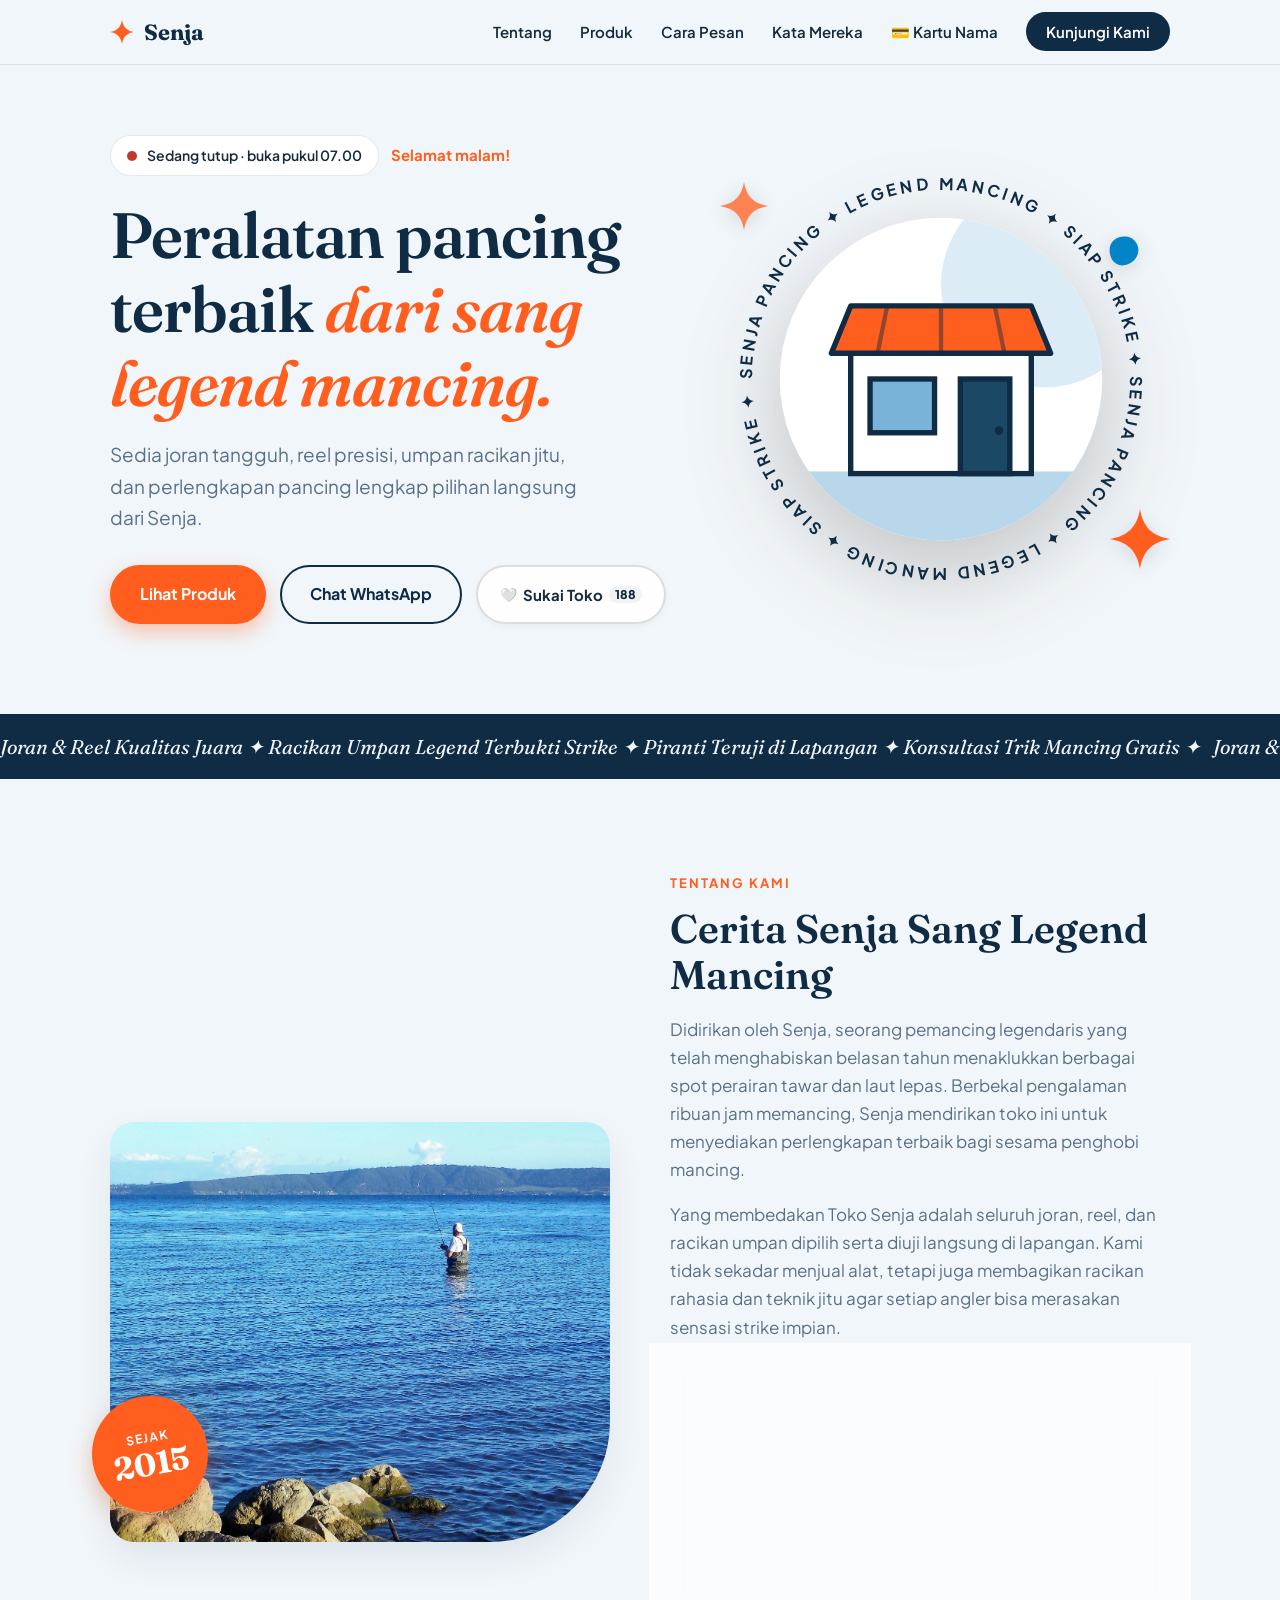
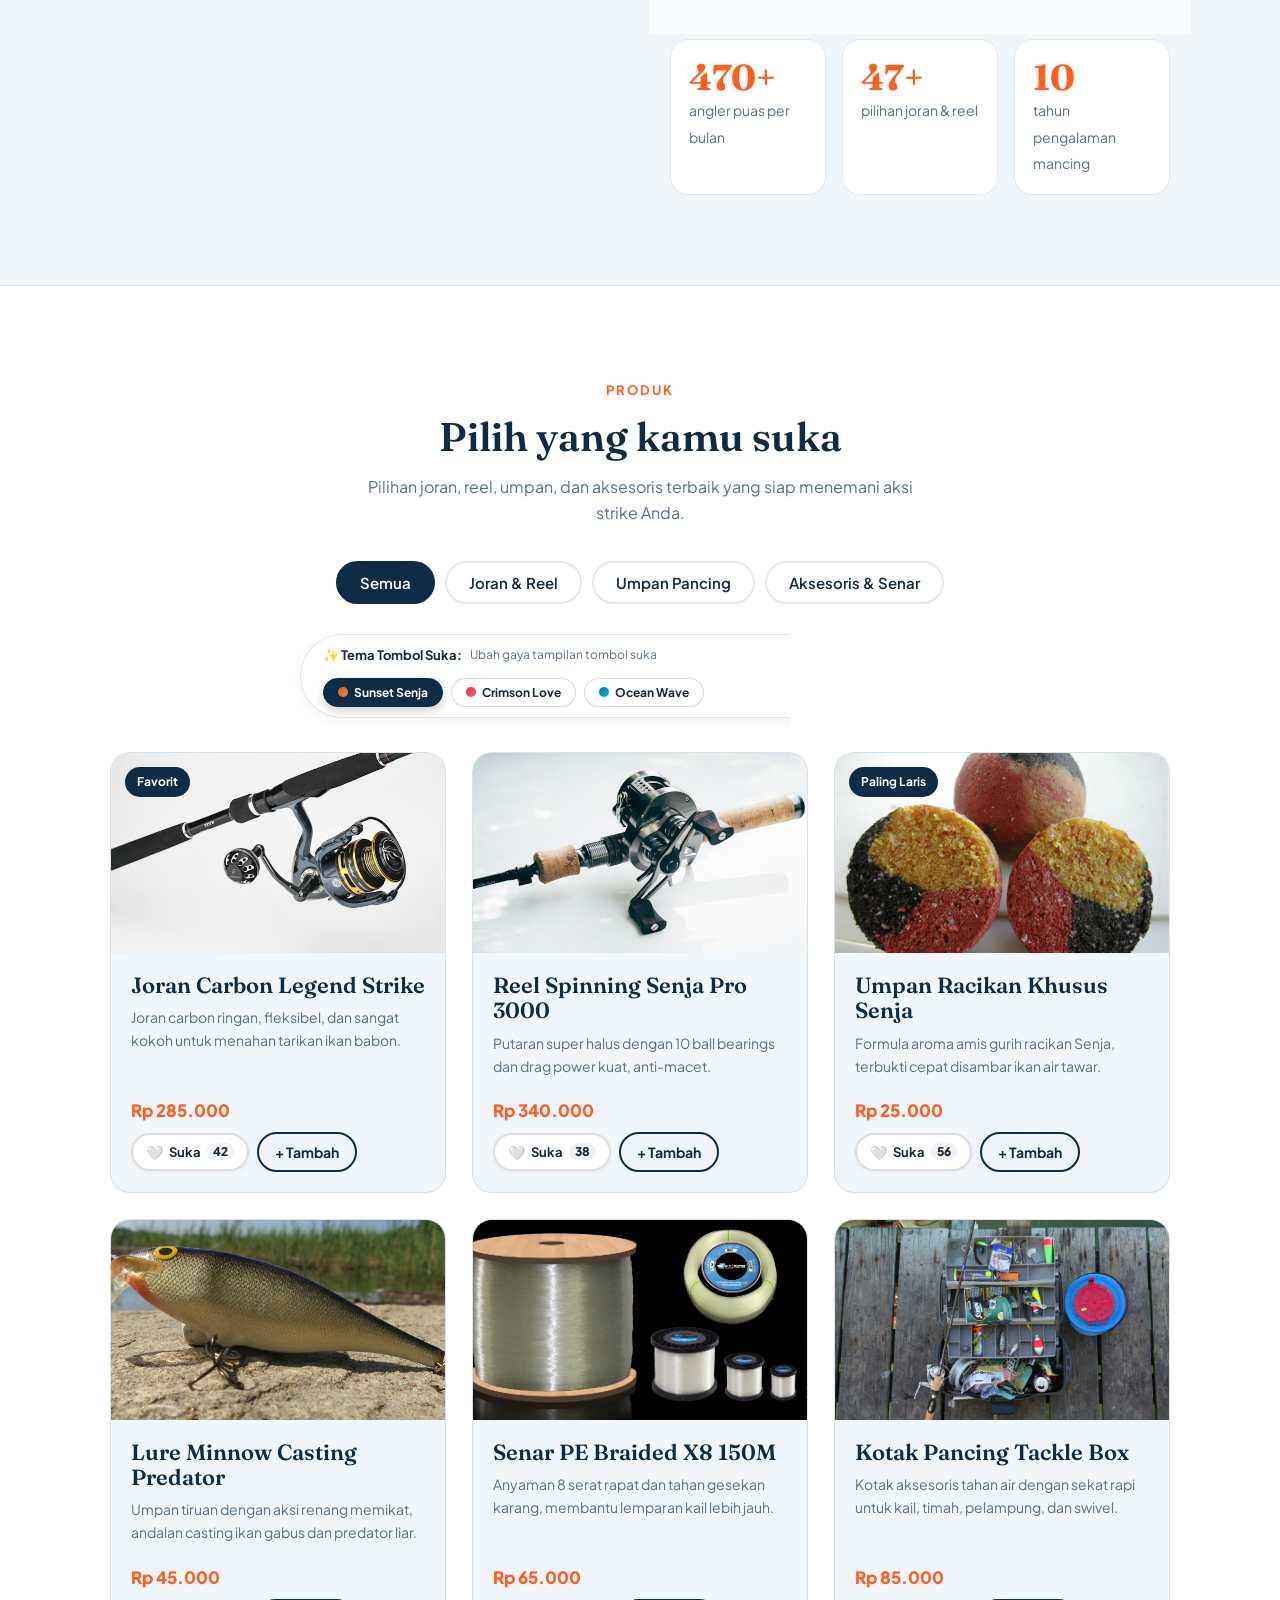
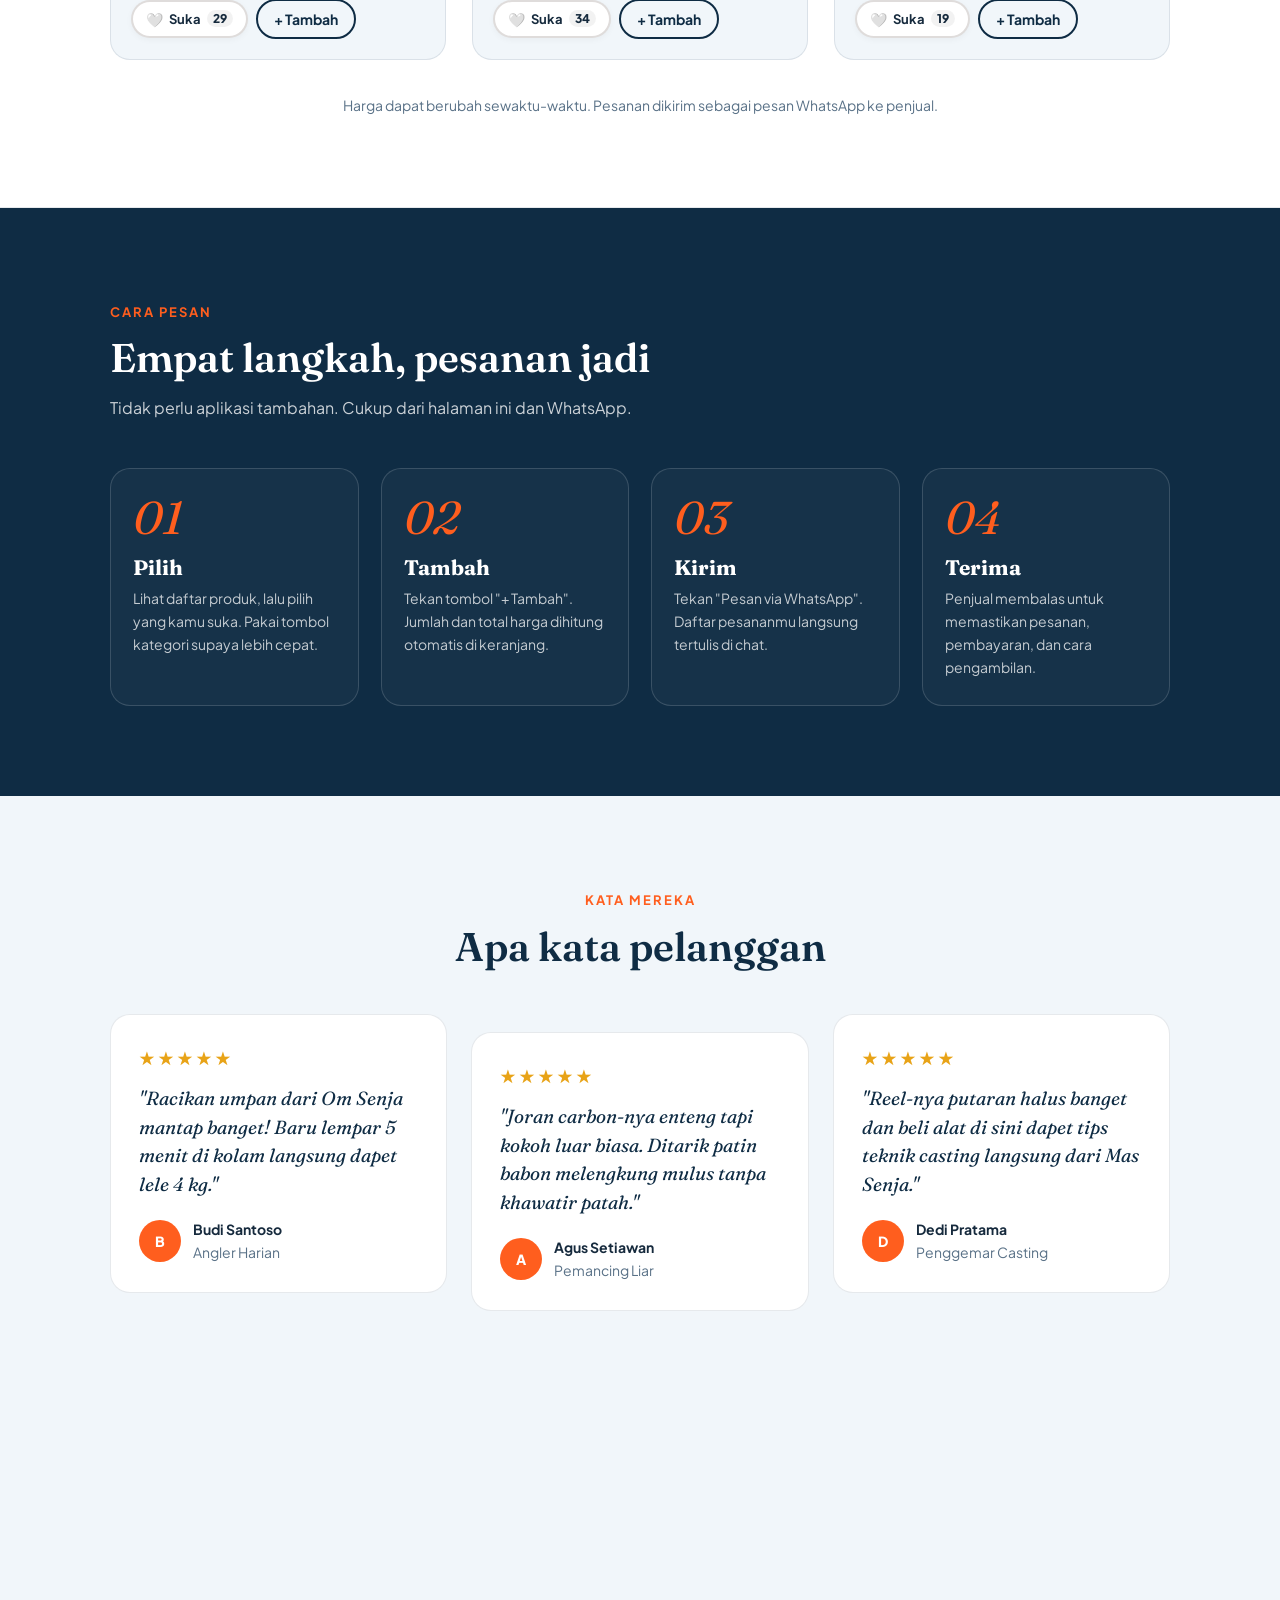
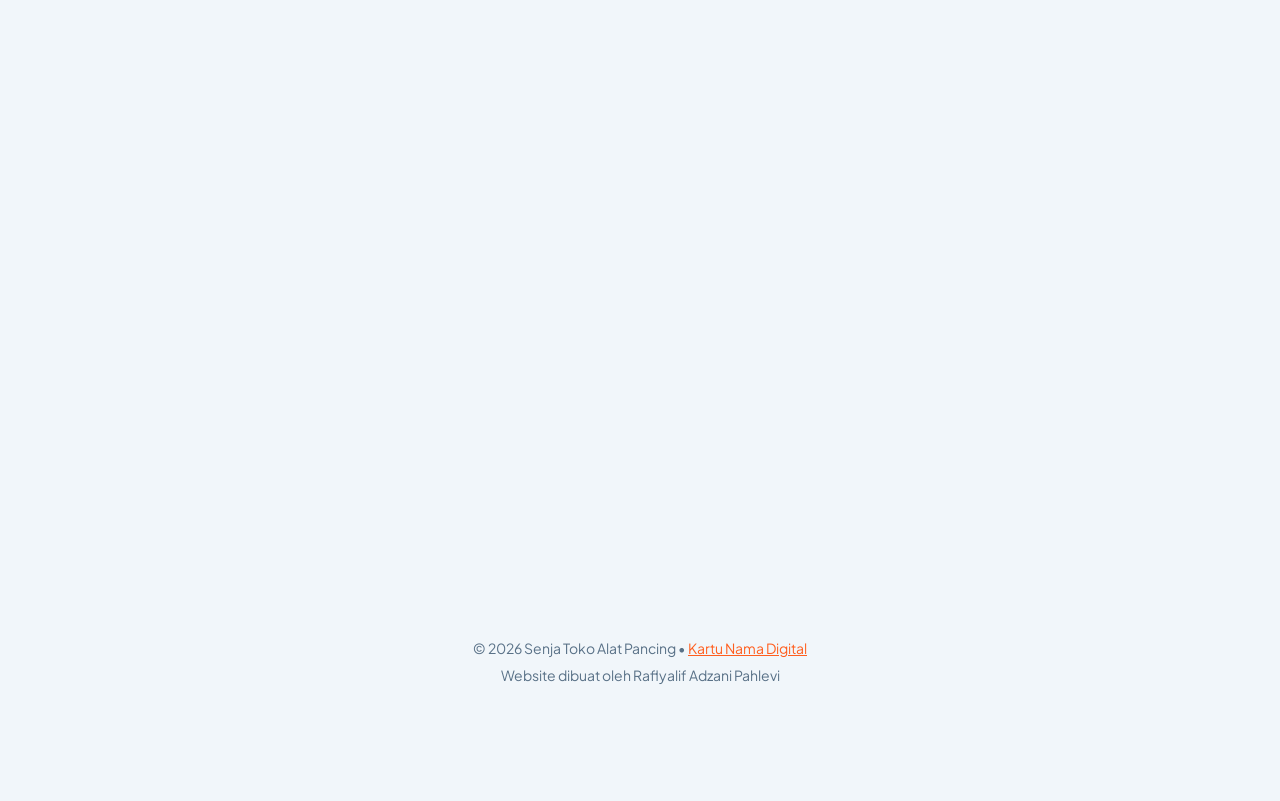
==== commit e5038e4d: "feat: perbarui navigasi kartu nama digital dan lengkapi dokumen pengujian Tahap 6" ====
--- a/index.html
+++ b/index.html
@@ -77,6 +77,7 @@
                 <li><a href="#produk">Produk</a></li>
                 <li><a href="#cara-pesan">Cara Pesan</a></li>
                 <li><a href="#testimoni">Kata Mereka</a></li>
+                <li><a href="kartu-nama.html" title="Buka Kartu Nama Digital">💳 Kartu Nama</a></li>
                 <li><a href="#kontak" class="nav-pesan">Kunjungi Kami</a></li>
             </ul>
         </div>
@@ -630,7 +631,7 @@
     <footer class="footer">
         <div class="container">
             <!-- ✏️ TODO 1: Nama usaha. Tulis juga nama kelompokmu sebagai pembuat website. -->
-            <p>&copy; <span id="tahun">2026</span> Senja</p>
+            <p>&copy; <span id="tahun">2026</span> Senja Toko Alat Pancing &bull; <a href="kartu-nama.html" style="color: var(--warna-aksen); text-decoration: underline;">Kartu Nama Digital</a></p>
             <p>Website dibuat oleh Raflyalif Adzani Pahlevi</p>
         </div>
     </footer>
